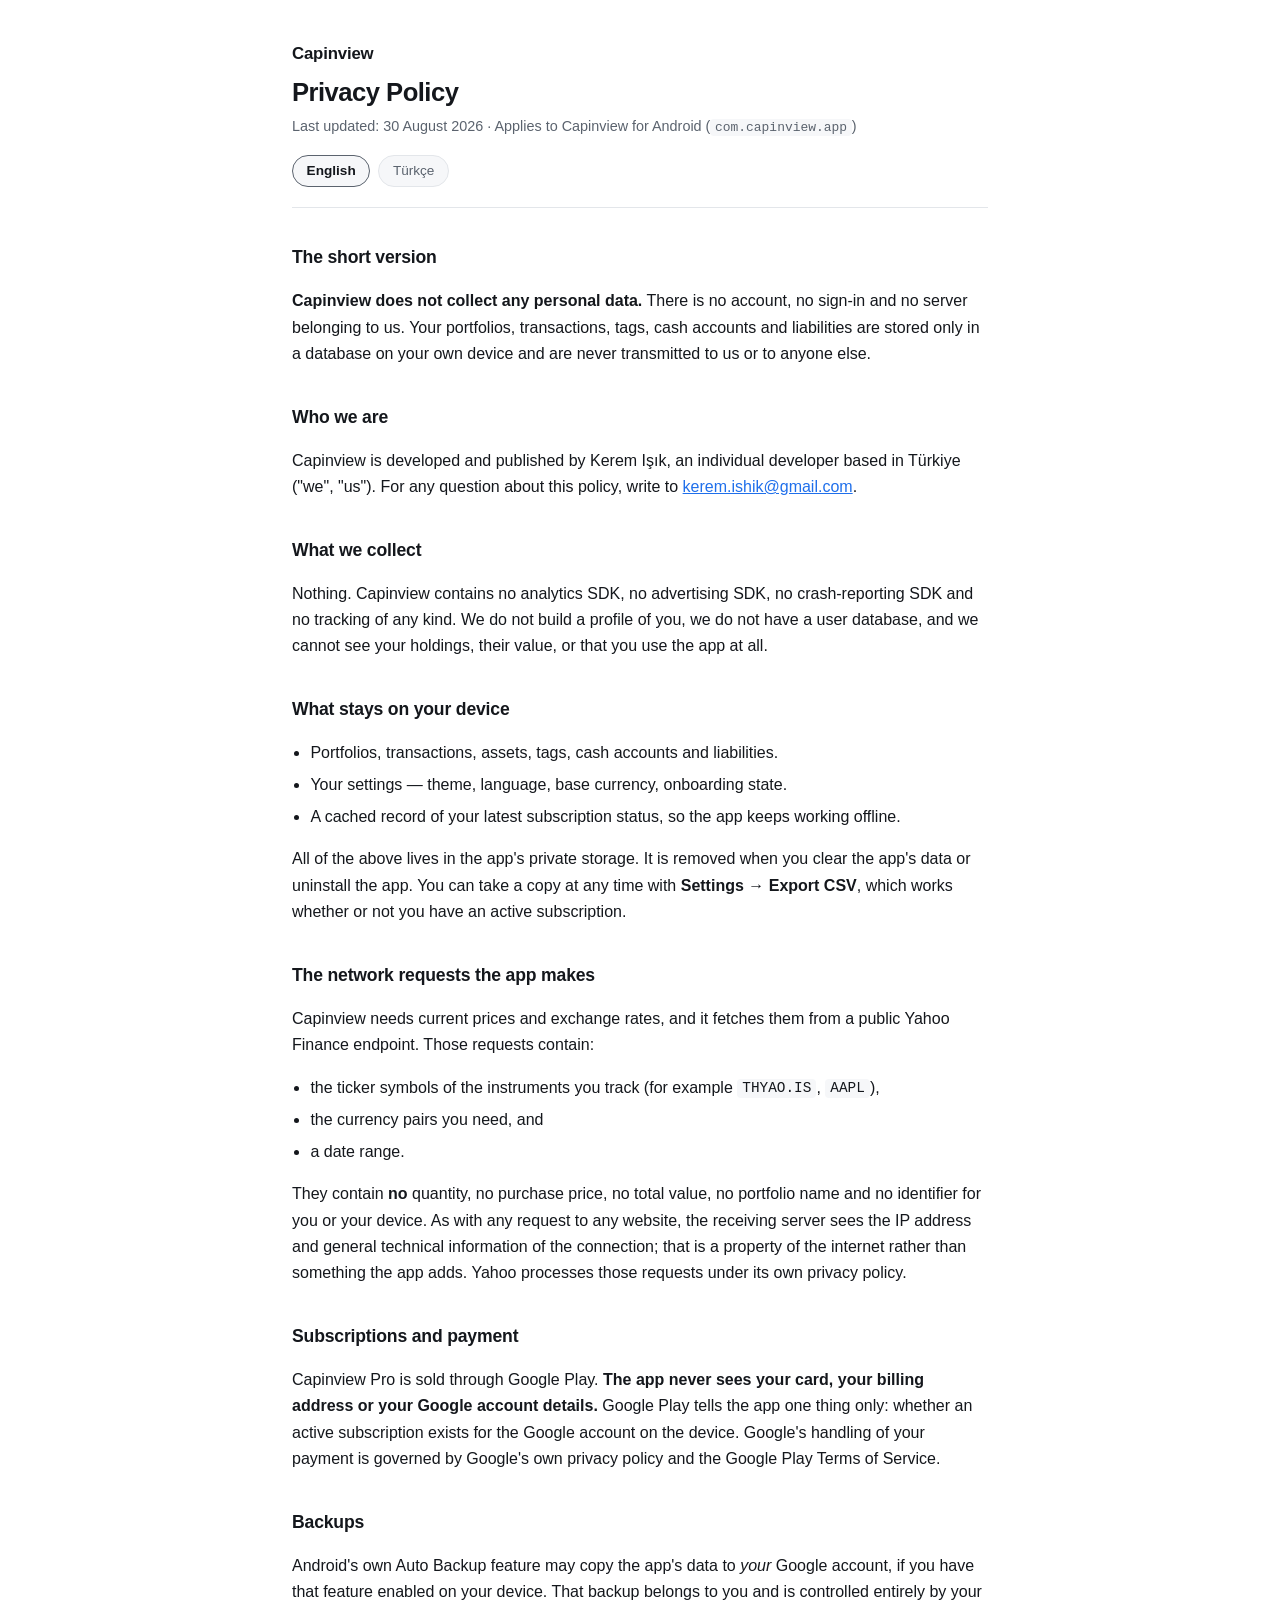
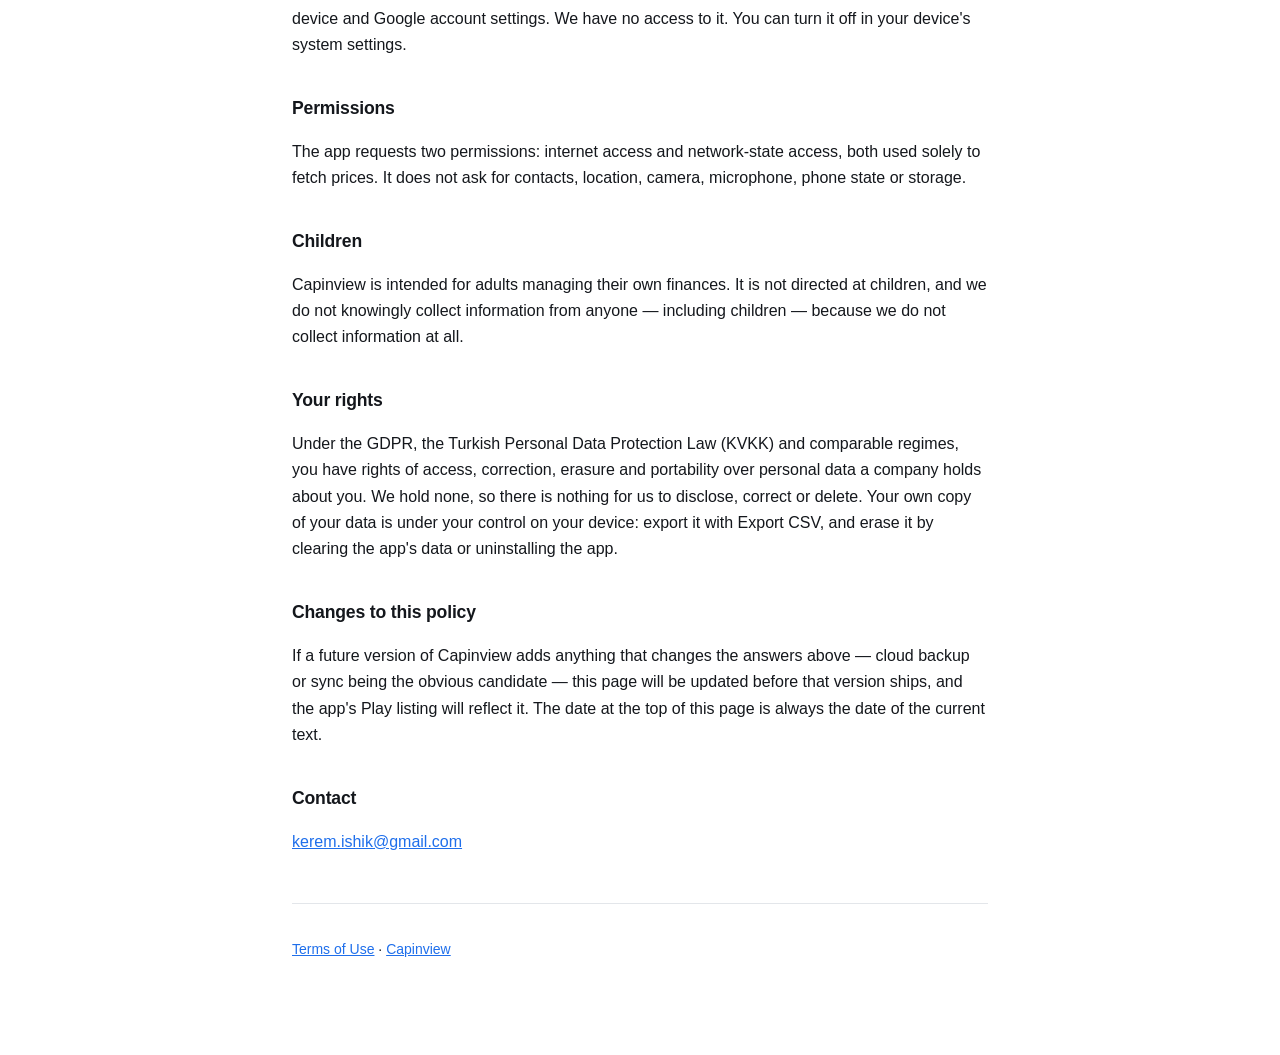
==== privacy/index.html @ dc518fc9 "first commit" ====
<!doctype html>
<html lang="en">
<head>
<meta charset="utf-8">
<meta name="viewport" content="width=device-width, initial-scale=1">
<title>Capinview — Privacy Policy / Gizlilik Politikası</title>
<link rel="stylesheet" href="../_shared.css">
</head>
<body data-active="en">
<main>
<header>
  <div class="brand">Capinview</div>
  <h1 data-lang="en">Privacy Policy</h1>
  <h1 data-lang="tr">Gizlilik Politikası</h1>
  <p class="meta" data-lang="en">Last updated: 30 August 2026 · Applies to Capinview for Android (<code>com.capinview.app</code>)</p>
  <p class="meta" data-lang="tr">Son güncelleme: 30 Ağustos 2026 · Android için Capinview (<code>com.capinview.app</code>) için geçerlidir</p>
  <div class="switch">
    <button type="button" data-set="en" aria-pressed="true">English</button>
    <button type="button" data-set="tr" aria-pressed="false">Türkçe</button>
  </div>
</header>

<!-- ============================ ENGLISH ============================ -->
<div data-lang="en">

<h2>The short version</h2>
<p><strong>Capinview does not collect any personal data.</strong> There is no account, no sign-in and
no server belonging to us. Your portfolios, transactions, tags, cash accounts and liabilities are
stored only in a database on your own device and are never transmitted to us or to anyone else.</p>

<h2>Who we are</h2>
<p>Capinview is developed and published by Kerem Işık, an individual developer based in Türkiye
("we", "us"). For any question about this policy, write to
<a href="mailto:kerem.ishik@gmail.com">kerem.ishik@gmail.com</a>.</p>

<h2>What we collect</h2>
<p>Nothing. Capinview contains no analytics SDK, no advertising SDK, no crash-reporting SDK and no
tracking of any kind. We do not build a profile of you, we do not have a user database, and we
cannot see your holdings, their value, or that you use the app at all.</p>

<h2>What stays on your device</h2>
<ul>
  <li>Portfolios, transactions, assets, tags, cash accounts and liabilities.</li>
  <li>Your settings — theme, language, base currency, onboarding state.</li>
  <li>A cached record of your latest subscription status, so the app keeps working offline.</li>
</ul>
<p>All of the above lives in the app's private storage. It is removed when you clear the app's data
or uninstall the app. You can take a copy at any time with <strong>Settings → Export CSV</strong>,
which works whether or not you have an active subscription.</p>

<h2>The network requests the app makes</h2>
<p>Capinview needs current prices and exchange rates, and it fetches them from a public Yahoo Finance
endpoint. Those requests contain:</p>
<ul>
  <li>the ticker symbols of the instruments you track (for example <code>THYAO.IS</code>, <code>AAPL</code>),</li>
  <li>the currency pairs you need, and</li>
  <li>a date range.</li>
</ul>
<p>They contain <strong>no</strong> quantity, no purchase price, no total value, no portfolio name and no
identifier for you or your device. As with any request to any website, the receiving server sees the
IP address and general technical information of the connection; that is a property of the internet
rather than something the app adds. Yahoo processes those requests under its own privacy policy.</p>

<h2>Subscriptions and payment</h2>
<p>Capinview Pro is sold through Google Play. <strong>The app never sees your card, your billing
address or your Google account details.</strong> Google Play tells the app one thing only: whether an
active subscription exists for the Google account on the device. Google's handling of your payment is
governed by Google's own privacy policy and the Google Play Terms of Service.</p>

<h2>Backups</h2>
<p>Android's own Auto Backup feature may copy the app's data to <em>your</em> Google account, if you
have that feature enabled on your device. That backup belongs to you and is controlled entirely by
your device and Google account settings. We have no access to it. You can turn it off in your
device's system settings.</p>

<h2>Permissions</h2>
<p>The app requests two permissions: internet access and network-state access, both used solely to
fetch prices. It does not ask for contacts, location, camera, microphone, phone state or storage.</p>

<h2>Children</h2>
<p>Capinview is intended for adults managing their own finances. It is not directed at children, and
we do not knowingly collect information from anyone — including children — because we do not collect
information at all.</p>

<h2>Your rights</h2>
<p>Under the GDPR, the Turkish Personal Data Protection Law (KVKK) and comparable regimes, you have
rights of access, correction, erasure and portability over personal data a company holds about you.
We hold none, so there is nothing for us to disclose, correct or delete. Your own copy of your data
is under your control on your device: export it with Export CSV, and erase it by clearing the app's
data or uninstalling the app.</p>

<h2>Changes to this policy</h2>
<p>If a future version of Capinview adds anything that changes the answers above — cloud backup or
sync being the obvious candidate — this page will be updated before that version ships, and the app's
Play listing will reflect it. The date at the top of this page is always the date of the current
text.</p>

<h2>Contact</h2>
<p><a href="mailto:kerem.ishik@gmail.com">kerem.ishik@gmail.com</a></p>

</div>

<!-- ============================ TÜRKÇE ============================ -->
<div data-lang="tr">

<h2>Kısa özet</h2>
<p><strong>Capinview hiçbir kişisel veri toplamaz.</strong> Hesap yok, oturum açma yok ve bize ait bir
sunucu yok. Portföyleriniz, işlemleriniz, etiketleriniz, nakit hesaplarınız ve yükümlülükleriniz
yalnızca kendi cihazınızdaki bir veritabanında saklanır; bize veya başka birine hiçbir zaman
iletilmez.</p>

<h2>Biz kimiz</h2>
<p>Capinview, Türkiye'de yaşayan bağımsız bir geliştirici olan Kerem Işık tarafından geliştirilip
yayımlanmaktadır. Bu politikayla ilgili her türlü soru için:
<a href="mailto:kerem.ishik@gmail.com">kerem.ishik@gmail.com</a>.</p>

<h2>Ne topluyoruz</h2>
<p>Hiçbir şey. Capinview'da analitik SDK'sı, reklam SDK'sı, çökme raporlama SDK'sı ve herhangi bir
izleme mekanizması bulunmaz. Sizin hakkınızda bir profil oluşturmuyoruz, bir kullanıcı veritabanımız
yok; varlıklarınızı, değerlerini ya da uygulamayı kullandığınızı dahi göremeyiz.</p>

<h2>Cihazınızda kalanlar</h2>
<ul>
  <li>Portföyler, işlemler, varlıklar, etiketler, nakit hesapları ve yükümlülükler.</li>
  <li>Ayarlarınız — tema, dil, ana para birimi, ilk kurulum durumu.</li>
  <li>Uygulamanın çevrimdışıyken de çalışabilmesi için abonelik durumunuzun son bilinen kaydı.</li>
</ul>
<p>Bunların tümü uygulamanın özel depolama alanında durur. Uygulama verilerini temizlediğinizde veya
uygulamayı kaldırdığınızda silinir. Dilediğiniz an <strong>Ayarlar → CSV dışa aktar</strong> ile bir
kopyasını alabilirsiniz; bu özellik aktif aboneliğiniz olsun olmasın çalışır.</p>

<h2>Uygulamanın yaptığı ağ istekleri</h2>
<p>Capinview'ın güncel fiyatlara ve döviz kurlarına ihtiyacı vardır; bunları herkese açık bir Yahoo
Finance uç noktasından alır. Bu isteklerin içinde şunlar bulunur:</p>
<ul>
  <li>takip ettiğiniz enstrümanların sembolleri (örneğin <code>THYAO.IS</code>, <code>AAPL</code>),</li>
  <li>ihtiyaç duyulan para birimi çiftleri ve</li>
  <li>bir tarih aralığı.</li>
</ul>
<p>İçlerinde <strong>hiçbir</strong> adet, alış fiyatı, toplam değer, portföy adı ya da sizi veya
cihazınızı tanımlayan bir bilgi yer almaz. Herhangi bir web sitesine yapılan her istekte olduğu gibi,
karşı sunucu bağlantının IP adresini ve genel teknik bilgilerini görür; bu, uygulamanın eklediği bir
şey değil, internetin kendi işleyişidir. Yahoo bu istekleri kendi gizlilik politikası kapsamında
işler.</p>

<h2>Abonelik ve ödeme</h2>
<p>Capinview Pro, Google Play üzerinden satılır. <strong>Uygulama kartınızı, fatura adresinizi veya
Google hesap bilgilerinizi hiçbir zaman görmez.</strong> Google Play uygulamaya yalnızca tek bir şey
bildirir: cihazdaki Google hesabı için aktif bir abonelik olup olmadığı. Ödemenizin işlenmesi
Google'ın kendi gizlilik politikası ve Google Play Hizmet Şartları kapsamındadır.</p>

<h2>Yedekleme</h2>
<p>Cihazınızda etkinse, Android'in kendi Otomatik Yedekleme özelliği uygulama verilerini
<em>sizin</em> Google hesabınıza kopyalayabilir. Bu yedek size aittir ve tamamen cihazınızın ve Google
hesabınızın ayarlarıyla yönetilir. Bizim erişimimiz yoktur. Cihaz sistem ayarlarından
kapatabilirsiniz.</p>

<h2>İzinler</h2>
<p>Uygulama iki izin ister: internet erişimi ve ağ durumu erişimi. Her ikisi de yalnızca fiyat çekmek
için kullanılır. Rehber, konum, kamera, mikrofon, telefon durumu veya depolama izni istenmez.</p>

<h2>Çocuklar</h2>
<p>Capinview, kendi finansını yöneten yetişkinler içindir. Çocuklara yönelik değildir; zaten hiç veri
toplamadığımız için çocuklar dâhil hiç kimseden bilerek bilgi toplamıyoruz.</p>

<h2>Haklarınız</h2>
<p>KVKK, GDPR ve benzeri düzenlemeler kapsamında, bir şirketin sizin hakkınızda tuttuğu kişisel
veriler üzerinde erişim, düzeltme, silme ve taşınabilirlik haklarınız vardır. Bizde hiç veri
bulunmadığından açıklayacak, düzeltecek veya silecek bir şey de yoktur. Verilerinizin kendi kopyası
cihazınızda sizin kontrolünüzdedir: CSV dışa aktar ile alabilir, uygulama verilerini temizleyerek
veya uygulamayı kaldırarak silebilirsiniz.</p>

<h2>Bu politikadaki değişiklikler</h2>
<p>Capinview'ın ileriki bir sürümü yukarıdaki cevapları değiştiren bir şey eklerse — bulut yedekleme
veya senkronizasyon en olası aday — bu sayfa o sürüm yayımlanmadan önce güncellenecek ve uygulamanın
Play sayfası buna göre düzenlenecektir. Sayfanın başındaki tarih her zaman geçerli metnin tarihidir.</p>

<h2>İletişim</h2>
<p><a href="mailto:kerem.ishik@gmail.com">kerem.ishik@gmail.com</a></p>

</div>

<footer>
  <p data-lang="en"><a href="../terms/">Terms of Use</a> · <a href="../">Capinview</a></p>
  <p data-lang="tr"><a href="../terms/">Kullanım Koşulları</a> · <a href="../">Capinview</a></p>
</footer>
</main>

<script>
  var body = document.body;
  var buttons = document.querySelectorAll('.switch button');
  function setLang(lang) {
    body.setAttribute('data-active', lang);
    document.documentElement.lang = lang;
    buttons.forEach(function (b) {
      b.setAttribute('aria-pressed', String(b.dataset.set === lang));
    });
    try { localStorage.setItem('capinview-legal-lang', lang); } catch (e) {}
  }
  buttons.forEach(function (b) {
    b.addEventListener('click', function () { setLang(b.dataset.set); });
  });
  var stored = null;
  try { stored = localStorage.getItem('capinview-legal-lang'); } catch (e) {}
  setLang(stored || ((navigator.language || 'en').toLowerCase().indexOf('tr') === 0 ? 'tr' : 'en'));
</script>
</body>
</html>
---- _shared.css ----
:root {
  --bg: #ffffff;
  --surface: #f6f7f9;
  --text: #14171c;
  --muted: #5b636e;
  --rule: #e3e6ea;
  --accent: #1f6feb;
}
@media (prefers-color-scheme: dark) {
  :root {
    --bg: #0f1216;
    --surface: #161a20;
    --text: #e7eaee;
    --muted: #9aa3ae;
    --rule: #262c34;
    --accent: #6ea8fe;
  }
}
* { box-sizing: border-box; }
html { -webkit-text-size-adjust: 100%; }
body {
  margin: 0;
  background: var(--bg);
  color: var(--text);
  font: 16px/1.65 -apple-system, BlinkMacSystemFont, "Segoe UI", Roboto, Helvetica, Arial, sans-serif;
}
main { max-width: 46rem; margin: 0 auto; padding: 2.5rem 1.25rem 5rem; }
header { border-bottom: 1px solid var(--rule); padding-bottom: 1.25rem; margin-bottom: 2rem; }
.brand { font-weight: 700; letter-spacing: -0.01em; font-size: 1.05rem; }
h1 { font-size: 1.6rem; line-height: 1.25; letter-spacing: -0.02em; margin: 0.6rem 0 0.35rem; }
h2 { font-size: 1.1rem; margin: 2.2rem 0 0.6rem; letter-spacing: -0.01em; }
p, li { color: var(--text); }
.meta { color: var(--muted); font-size: 0.9rem; margin: 0; }
ul { padding-left: 1.15rem; }
li { margin: 0.35rem 0; }
a { color: var(--accent); }
code { background: var(--surface); padding: 0.1em 0.35em; border-radius: 4px; font-size: 0.9em; }
.switch { display: flex; gap: 0.5rem; margin-top: 1rem; }
.switch button {
  font: inherit; font-size: 0.85rem; cursor: pointer;
  background: var(--surface); color: var(--muted);
  border: 1px solid var(--rule); border-radius: 999px; padding: 0.25rem 0.85rem;
}
.switch button[aria-pressed="true"] { color: var(--text); border-color: var(--muted); font-weight: 600; }
[data-lang] { display: none; }
body[data-active="en"] [data-lang="en"], body[data-active="tr"] [data-lang="tr"] { display: block; }
li[data-lang] { display: list-item; }
body[data-active="en"] li[data-lang="tr"], body[data-active="tr"] li[data-lang="en"] { display: none; }
footer { border-top: 1px solid var(--rule); margin-top: 3rem; padding-top: 1.25rem; color: var(--muted); font-size: 0.875rem; }
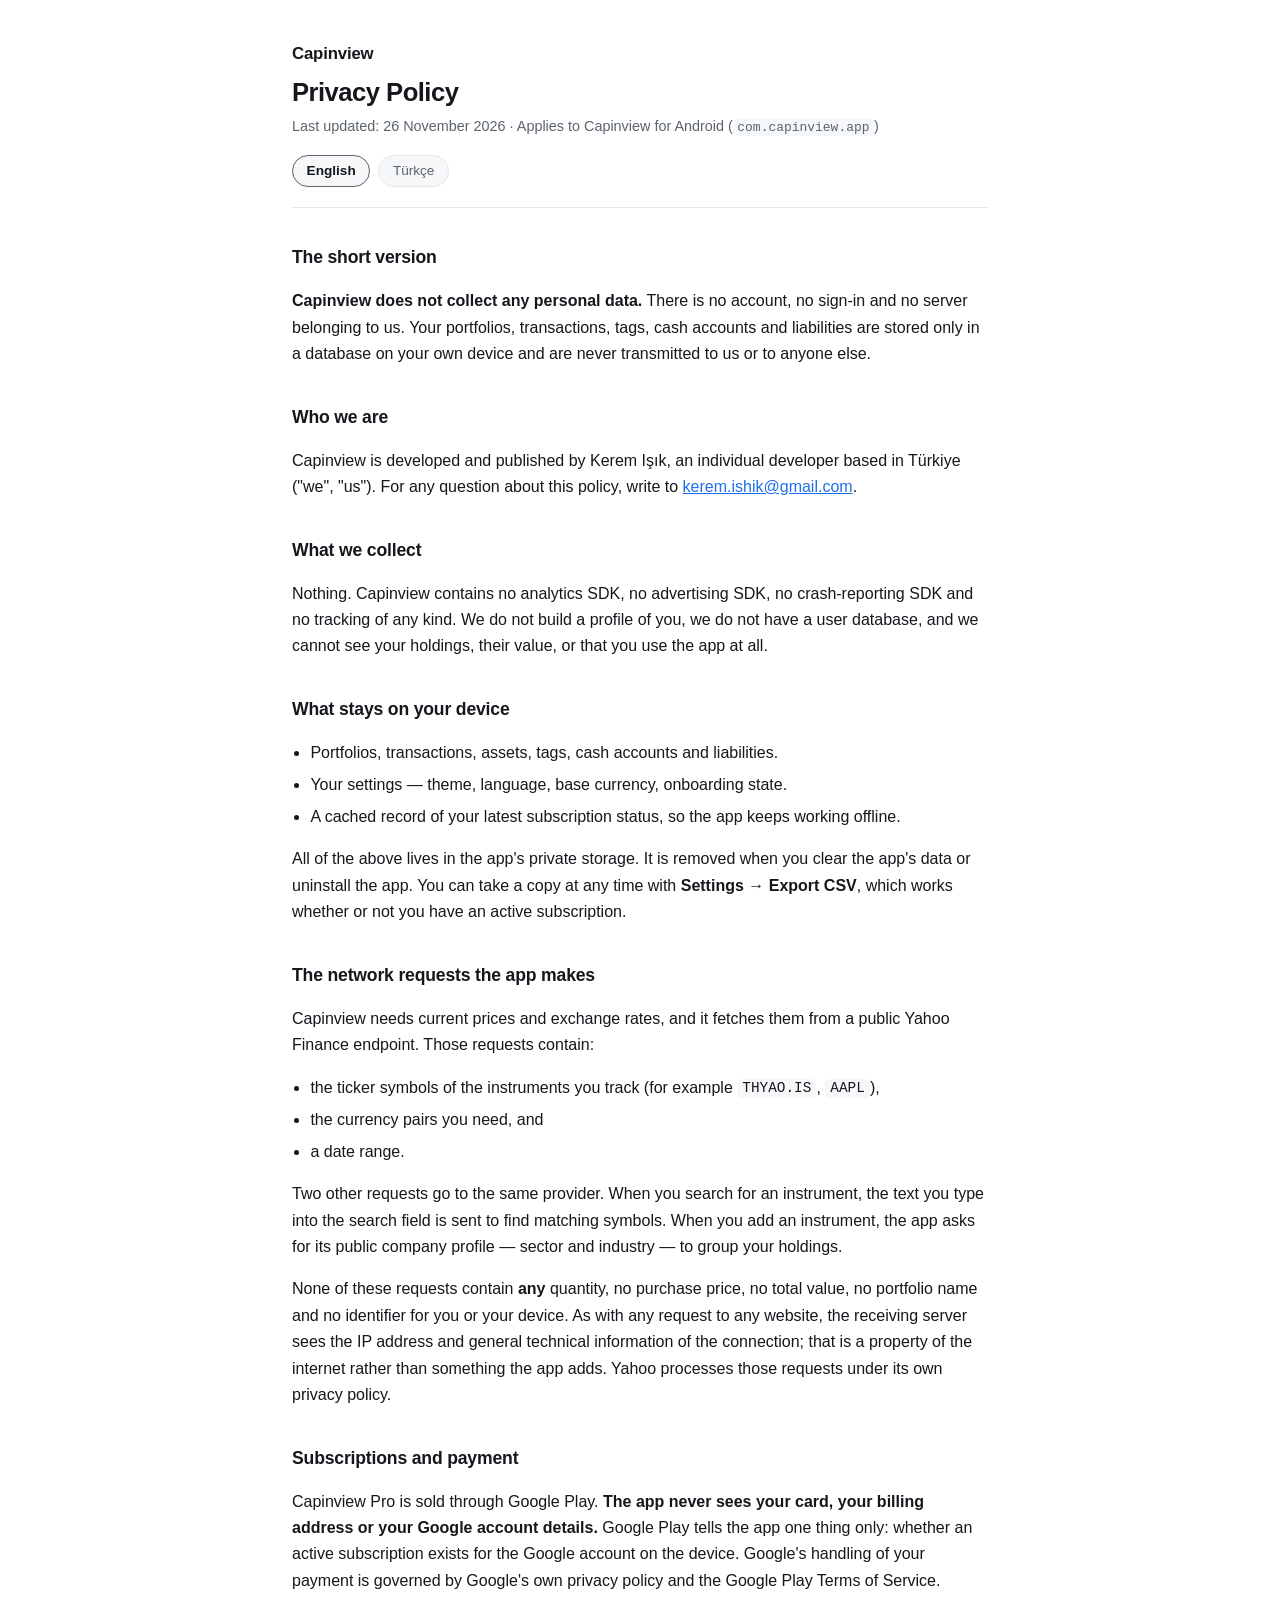
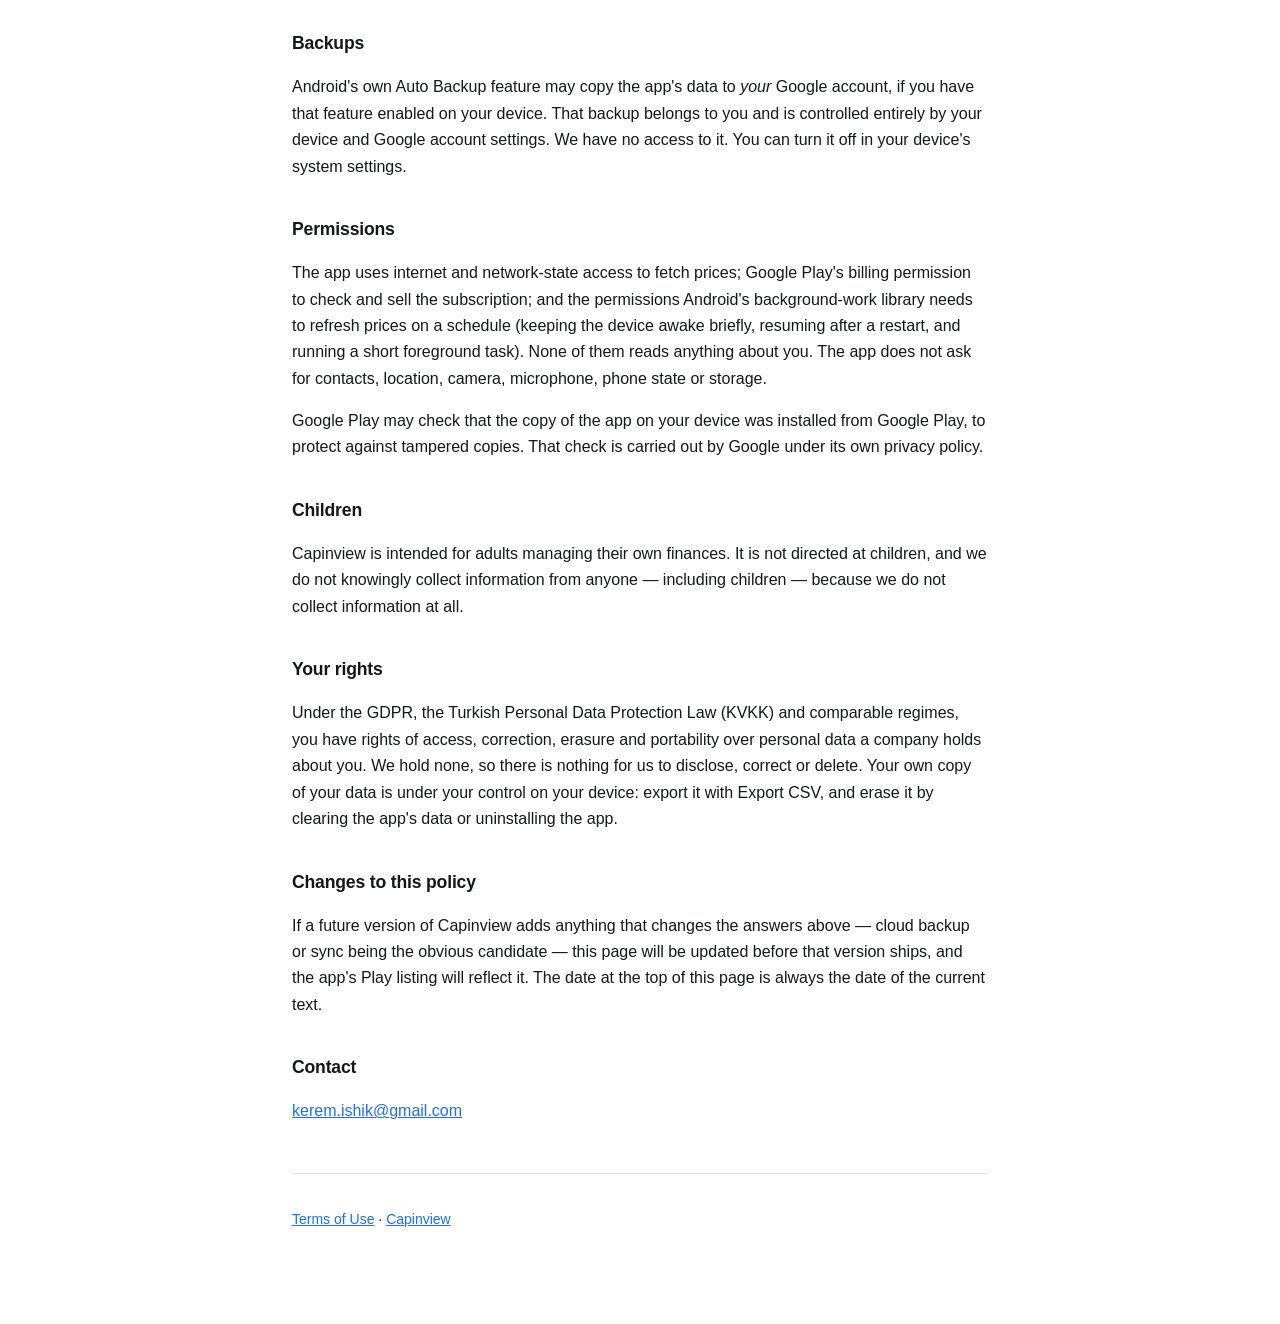
==== commit 56f973fe: "Match the policy and terms to the app as it ships today The terms said a subscription was needed to " ====
--- a/privacy/index.html
+++ b/privacy/index.html
@@ -12,8 +12,8 @@
   <div class="brand">Capinview</div>
   <h1 data-lang="en">Privacy Policy</h1>
   <h1 data-lang="tr">Gizlilik Politikası</h1>
-  <p class="meta" data-lang="en">Last updated: 30 August 2026 · Applies to Capinview for Android (<code>com.capinview.app</code>)</p>
-  <p class="meta" data-lang="tr">Son güncelleme: 30 Ağustos 2026 · Android için Capinview (<code>com.capinview.app</code>) için geçerlidir</p>
+  <p class="meta" data-lang="en">Last updated: 26 November 2026 · Applies to Capinview for Android (<code>com.capinview.app</code>)</p>
+  <p class="meta" data-lang="tr">Son güncelleme: 26 Kasım 2026 · Android için Capinview (<code>com.capinview.app</code>) için geçerlidir</p>
   <div class="switch">
     <button type="button" data-set="en" aria-pressed="true">English</button>
     <button type="button" data-set="tr" aria-pressed="false">Türkçe</button>
@@ -56,7 +56,10 @@
   <li>the currency pairs you need, and</li>
   <li>a date range.</li>
 </ul>
-<p>They contain <strong>no</strong> quantity, no purchase price, no total value, no portfolio name and no
+<p>Two other requests go to the same provider. When you search for an instrument, the text you type
+into the search field is sent to find matching symbols. When you add an instrument, the app asks for
+its public company profile — sector and industry — to group your holdings.</p>
+<p>None of these requests contain <strong>any</strong> quantity, no purchase price, no total value, no portfolio name and no
 identifier for you or your device. As with any request to any website, the receiving server sees the
 IP address and general technical information of the connection; that is a property of the internet
 rather than something the app adds. Yahoo processes those requests under its own privacy policy.</p>
@@ -74,8 +77,13 @@
 device's system settings.</p>
 
 <h2>Permissions</h2>
-<p>The app requests two permissions: internet access and network-state access, both used solely to
-fetch prices. It does not ask for contacts, location, camera, microphone, phone state or storage.</p>
+<p>The app uses internet and network-state access to fetch prices; Google Play's billing permission
+to check and sell the subscription; and the permissions Android's background-work library needs to
+refresh prices on a schedule (keeping the device awake briefly, resuming after a restart, and running
+a short foreground task). None of them reads anything about you. The app does not ask for contacts,
+location, camera, microphone, phone state or storage.</p>
+<p>Google Play may check that the copy of the app on your device was installed from Google Play, to
+protect against tampered copies. That check is carried out by Google under its own privacy policy.</p>
 
 <h2>Children</h2>
 <p>Capinview is intended for adults managing their own finances. It is not directed at children, and
@@ -137,7 +145,10 @@
   <li>ihtiyaç duyulan para birimi çiftleri ve</li>
   <li>bir tarih aralığı.</li>
 </ul>
-<p>İçlerinde <strong>hiçbir</strong> adet, alış fiyatı, toplam değer, portföy adı ya da sizi veya
+<p>Aynı sağlayıcıya iki istek daha gider. Bir enstrüman aradığınızda, arama kutusuna yazdığınız metin
+eşleşen sembolleri bulmak için gönderilir. Bir enstrüman eklediğinizde uygulama, varlıklarınızı
+gruplayabilmek için o şirketin herkese açık profilini — sektör ve endüstri — ister.</p>
+<p>Bu isteklerin hiçbirinde <strong>hiçbir</strong> adet, alış fiyatı, toplam değer, portföy adı ya da sizi veya
 cihazınızı tanımlayan bir bilgi yer almaz. Herhangi bir web sitesine yapılan her istekte olduğu gibi,
 karşı sunucu bağlantının IP adresini ve genel teknik bilgilerini görür; bu, uygulamanın eklediği bir
 şey değil, internetin kendi işleyişidir. Yahoo bu istekleri kendi gizlilik politikası kapsamında
@@ -156,8 +167,14 @@
 kapatabilirsiniz.</p>
 
 <h2>İzinler</h2>
-<p>Uygulama iki izin ister: internet erişimi ve ağ durumu erişimi. Her ikisi de yalnızca fiyat çekmek
-için kullanılır. Rehber, konum, kamera, mikrofon, telefon durumu veya depolama izni istenmez.</p>
+<p>Uygulama fiyat çekmek için internet ve ağ durumu erişimini; aboneliği kontrol etmek ve satmak için
+Google Play'in faturalandırma iznini; fiyatları planlı olarak yenileyebilmek için de Android'in arka
+plan işleri kütüphanesinin gerektirdiği izinleri (cihazı kısa süre uyanık tutmak, yeniden başlatmadan
+sonra devam etmek ve kısa bir ön plan görevi çalıştırmak) kullanır. Bunların hiçbiri sizinle ilgili bir
+şey okumaz. Rehber, konum, kamera, mikrofon, telefon durumu veya depolama izni istenmez.</p>
+<p>Google Play, değiştirilmiş kopyalara karşı korumak için cihazınızdaki uygulamanın Google Play'den
+yüklenip yüklenmediğini kontrol edebilir. Bu kontrolü Google, kendi gizlilik politikası kapsamında
+yapar.</p>
 
 <h2>Çocuklar</h2>
 <p>Capinview, kendi finansını yöneten yetişkinler içindir. Çocuklara yönelik değildir; zaten hiç veri
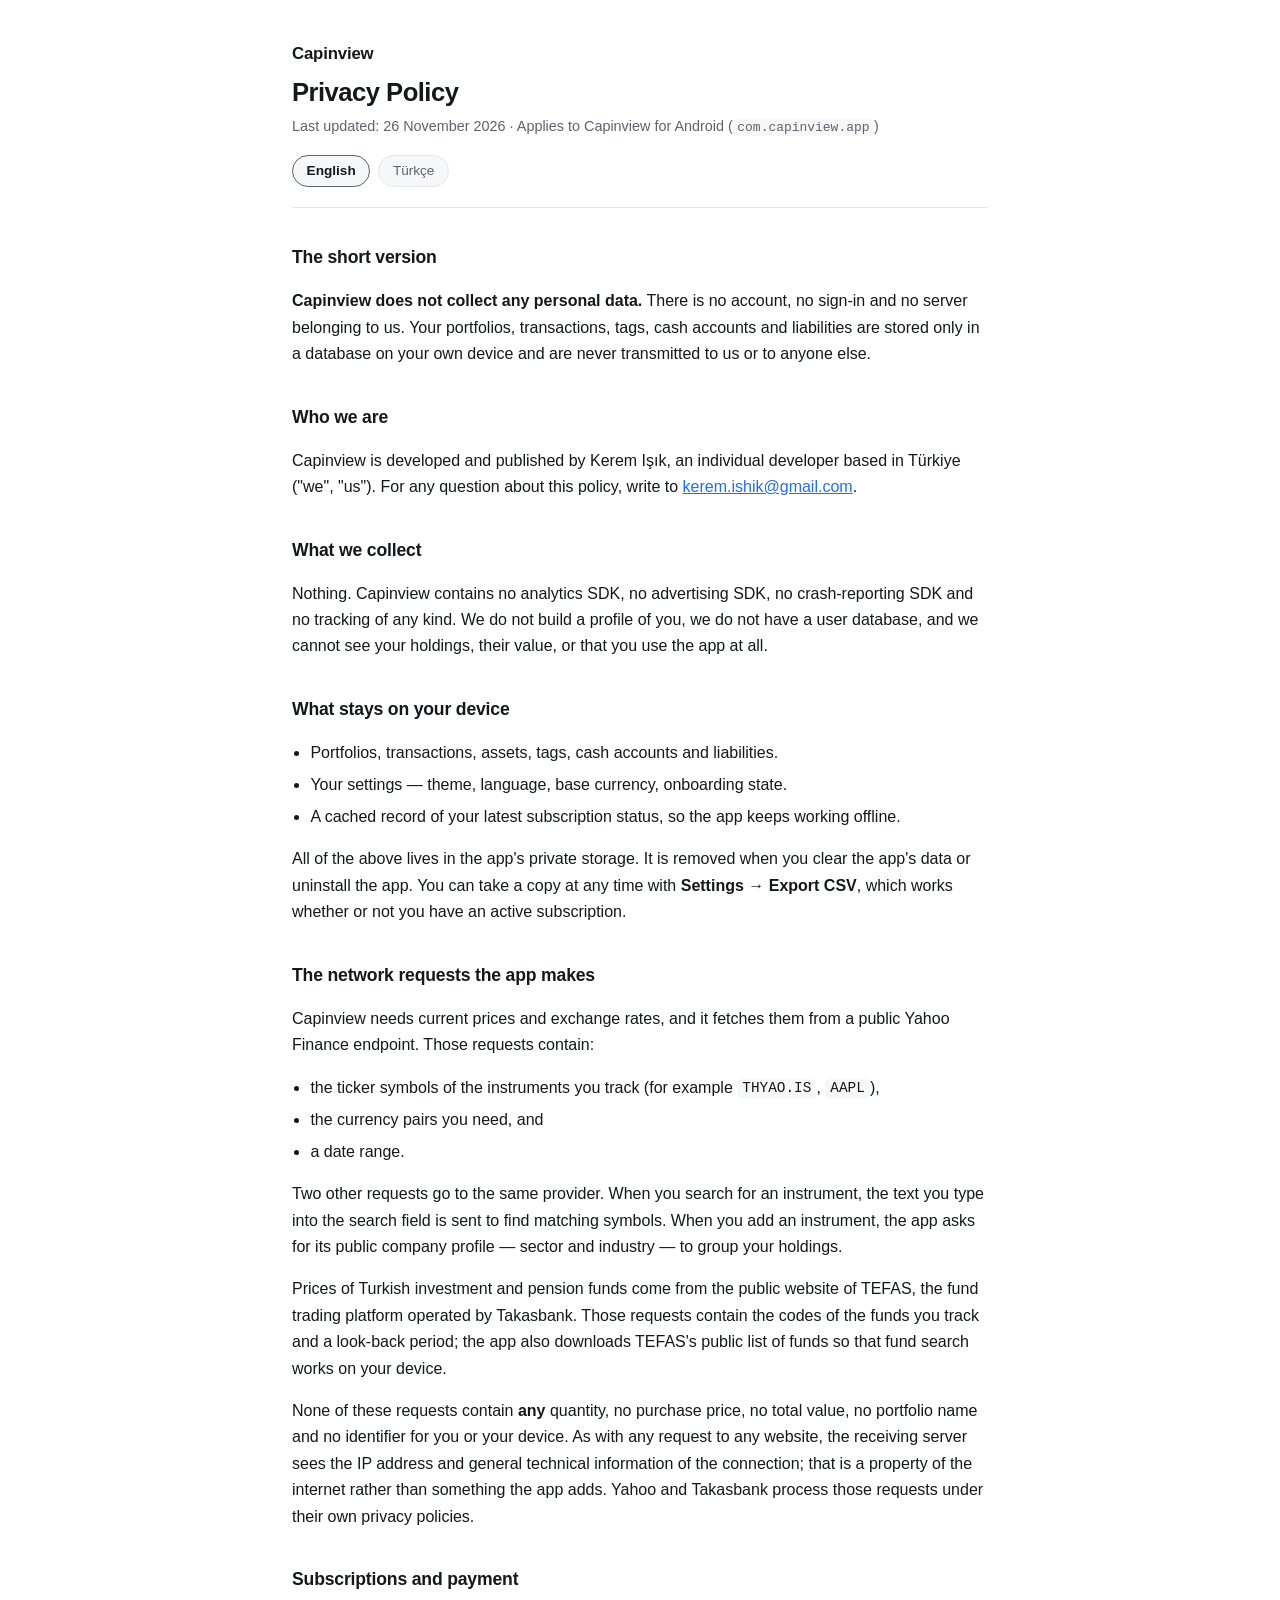
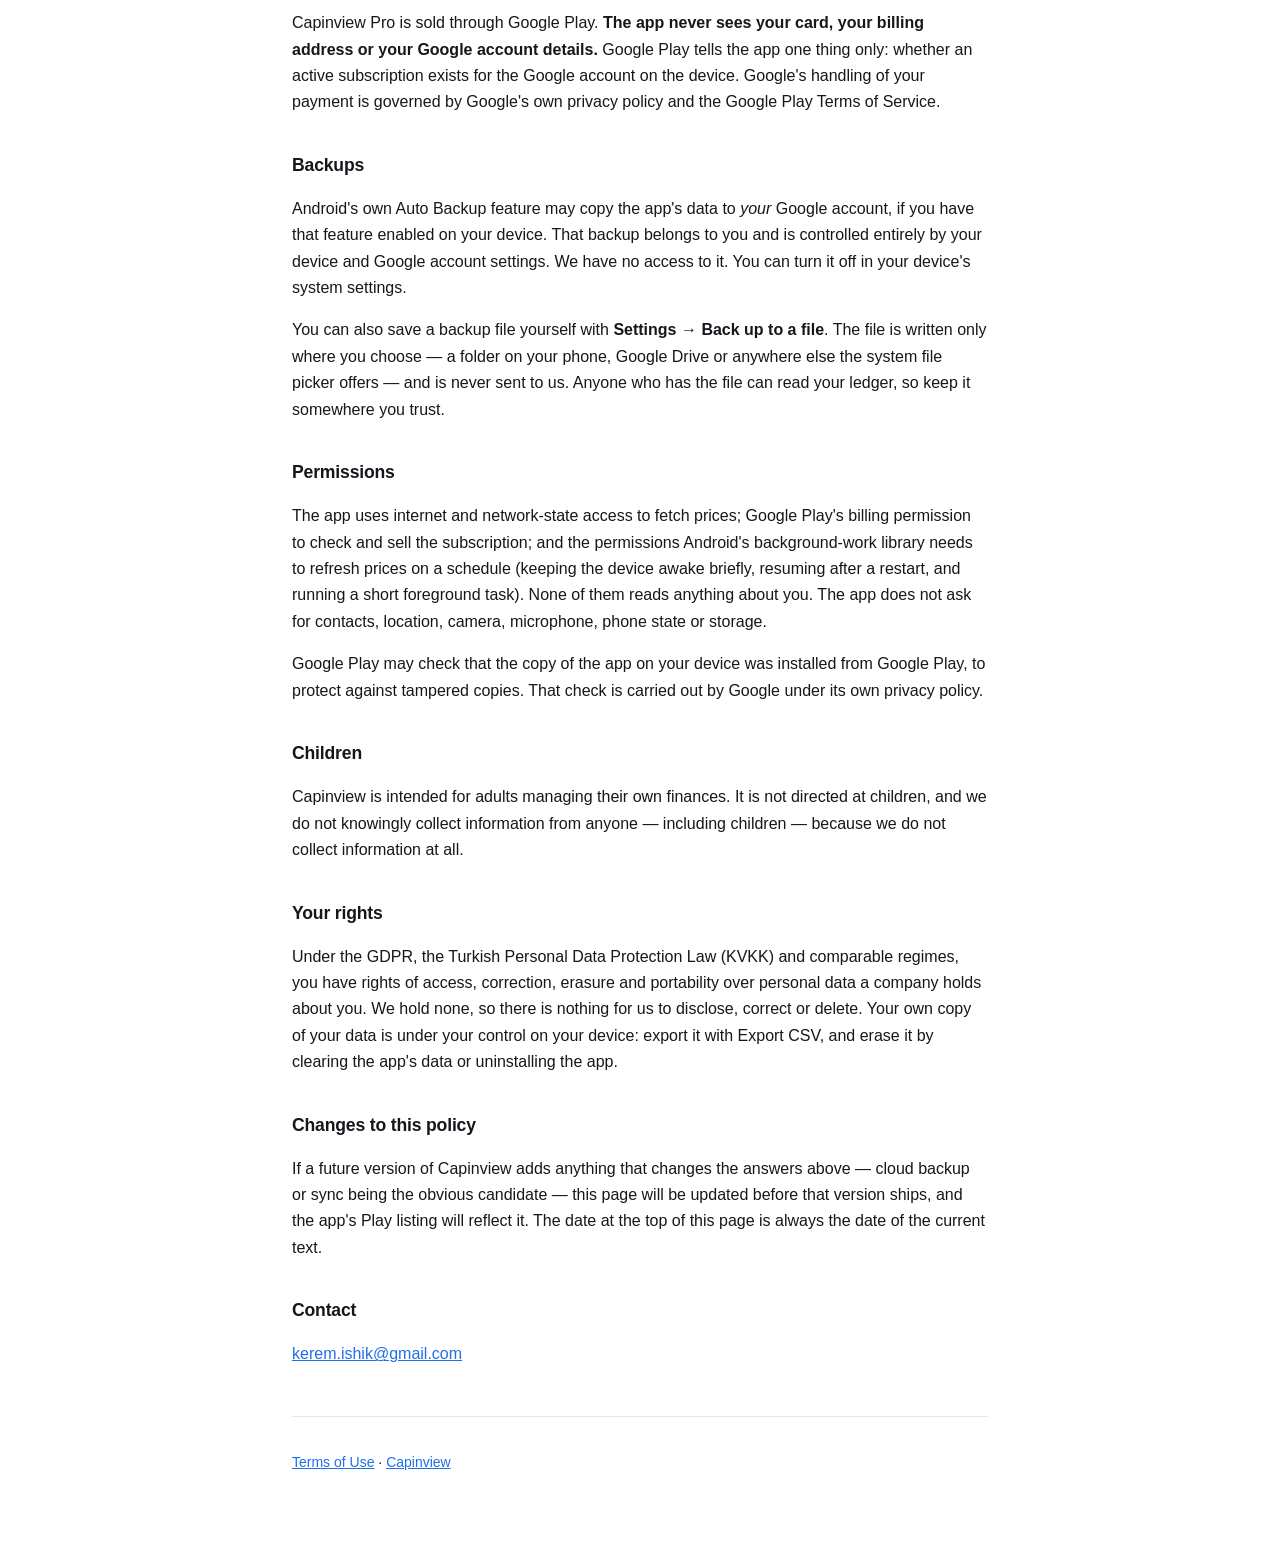
==== commit 3a784bef: "Name TEFAS as the source of Turkish fund prices; describe the backup file Co-Authored-By: Claude Opu" ====
--- a/privacy/index.html
+++ b/privacy/index.html
@@ -59,10 +59,15 @@
 <p>Two other requests go to the same provider. When you search for an instrument, the text you type
 into the search field is sent to find matching symbols. When you add an instrument, the app asks for
 its public company profile — sector and industry — to group your holdings.</p>
+<p>Prices of Turkish investment and pension funds come from the public website of TEFAS, the fund
+trading platform operated by Takasbank. Those requests contain the codes of the funds you track and
+a look-back period; the app also downloads TEFAS's public list of funds so that fund search works on
+your device.</p>
 <p>None of these requests contain <strong>any</strong> quantity, no purchase price, no total value, no portfolio name and no
 identifier for you or your device. As with any request to any website, the receiving server sees the
 IP address and general technical information of the connection; that is a property of the internet
-rather than something the app adds. Yahoo processes those requests under its own privacy policy.</p>
+rather than something the app adds. Yahoo and Takasbank process those requests under their own
+privacy policies.</p>
 
 <h2>Subscriptions and payment</h2>
 <p>Capinview Pro is sold through Google Play. <strong>The app never sees your card, your billing
@@ -75,6 +80,10 @@
 have that feature enabled on your device. That backup belongs to you and is controlled entirely by
 your device and Google account settings. We have no access to it. You can turn it off in your
 device's system settings.</p>
+<p>You can also save a backup file yourself with <strong>Settings → Back up to a file</strong>. The file
+is written only where you choose — a folder on your phone, Google Drive or anywhere else the system
+file picker offers — and is never sent to us. Anyone who has the file can read your ledger, so keep it
+somewhere you trust.</p>
 
 <h2>Permissions</h2>
 <p>The app uses internet and network-state access to fetch prices; Google Play's billing permission
@@ -148,11 +157,15 @@
 <p>Aynı sağlayıcıya iki istek daha gider. Bir enstrüman aradığınızda, arama kutusuna yazdığınız metin
 eşleşen sembolleri bulmak için gönderilir. Bir enstrüman eklediğinizde uygulama, varlıklarınızı
 gruplayabilmek için o şirketin herkese açık profilini — sektör ve endüstri — ister.</p>
+<p>Türkiye'deki yatırım ve emeklilik fonlarının fiyatları, Takasbank'ın işlettiği fon alım satım
+platformu TEFAS'ın herkese açık sitesinden alınır. Bu isteklerde takip ettiğiniz fonların kodları ve bir
+geriye dönük süre bulunur; fon aramasının cihazınızda çalışabilmesi için uygulama TEFAS'ın herkese açık
+fon listesini de indirir.</p>
 <p>Bu isteklerin hiçbirinde <strong>hiçbir</strong> adet, alış fiyatı, toplam değer, portföy adı ya da sizi veya
 cihazınızı tanımlayan bir bilgi yer almaz. Herhangi bir web sitesine yapılan her istekte olduğu gibi,
 karşı sunucu bağlantının IP adresini ve genel teknik bilgilerini görür; bu, uygulamanın eklediği bir
-şey değil, internetin kendi işleyişidir. Yahoo bu istekleri kendi gizlilik politikası kapsamında
-işler.</p>
+şey değil, internetin kendi işleyişidir. Yahoo ve Takasbank bu istekleri kendi gizlilik politikaları
+kapsamında işler.</p>
 
 <h2>Abonelik ve ödeme</h2>
 <p>Capinview Pro, Google Play üzerinden satılır. <strong>Uygulama kartınızı, fatura adresinizi veya
@@ -165,6 +178,10 @@
 <em>sizin</em> Google hesabınıza kopyalayabilir. Bu yedek size aittir ve tamamen cihazınızın ve Google
 hesabınızın ayarlarıyla yönetilir. Bizim erişimimiz yoktur. Cihaz sistem ayarlarından
 kapatabilirsiniz.</p>
+<p>Ayrıca <strong>Ayarlar → Dosyaya yedekle</strong> ile kendiniz bir yedek dosyası kaydedebilirsiniz.
+Dosya yalnızca sizin seçtiğiniz yere — telefonunuzdaki bir klasöre, Google Drive'a ya da sistem dosya
+seçicisinin sunduğu başka bir yere — yazılır ve bize hiçbir zaman gönderilmez. Dosyaya sahip olan
+herkes defterinizi okuyabilir; bu yüzden güvendiğiniz bir yerde saklayın.</p>
 
 <h2>İzinler</h2>
 <p>Uygulama fiyat çekmek için internet ve ağ durumu erişimini; aboneliği kontrol etmek ve satmak için
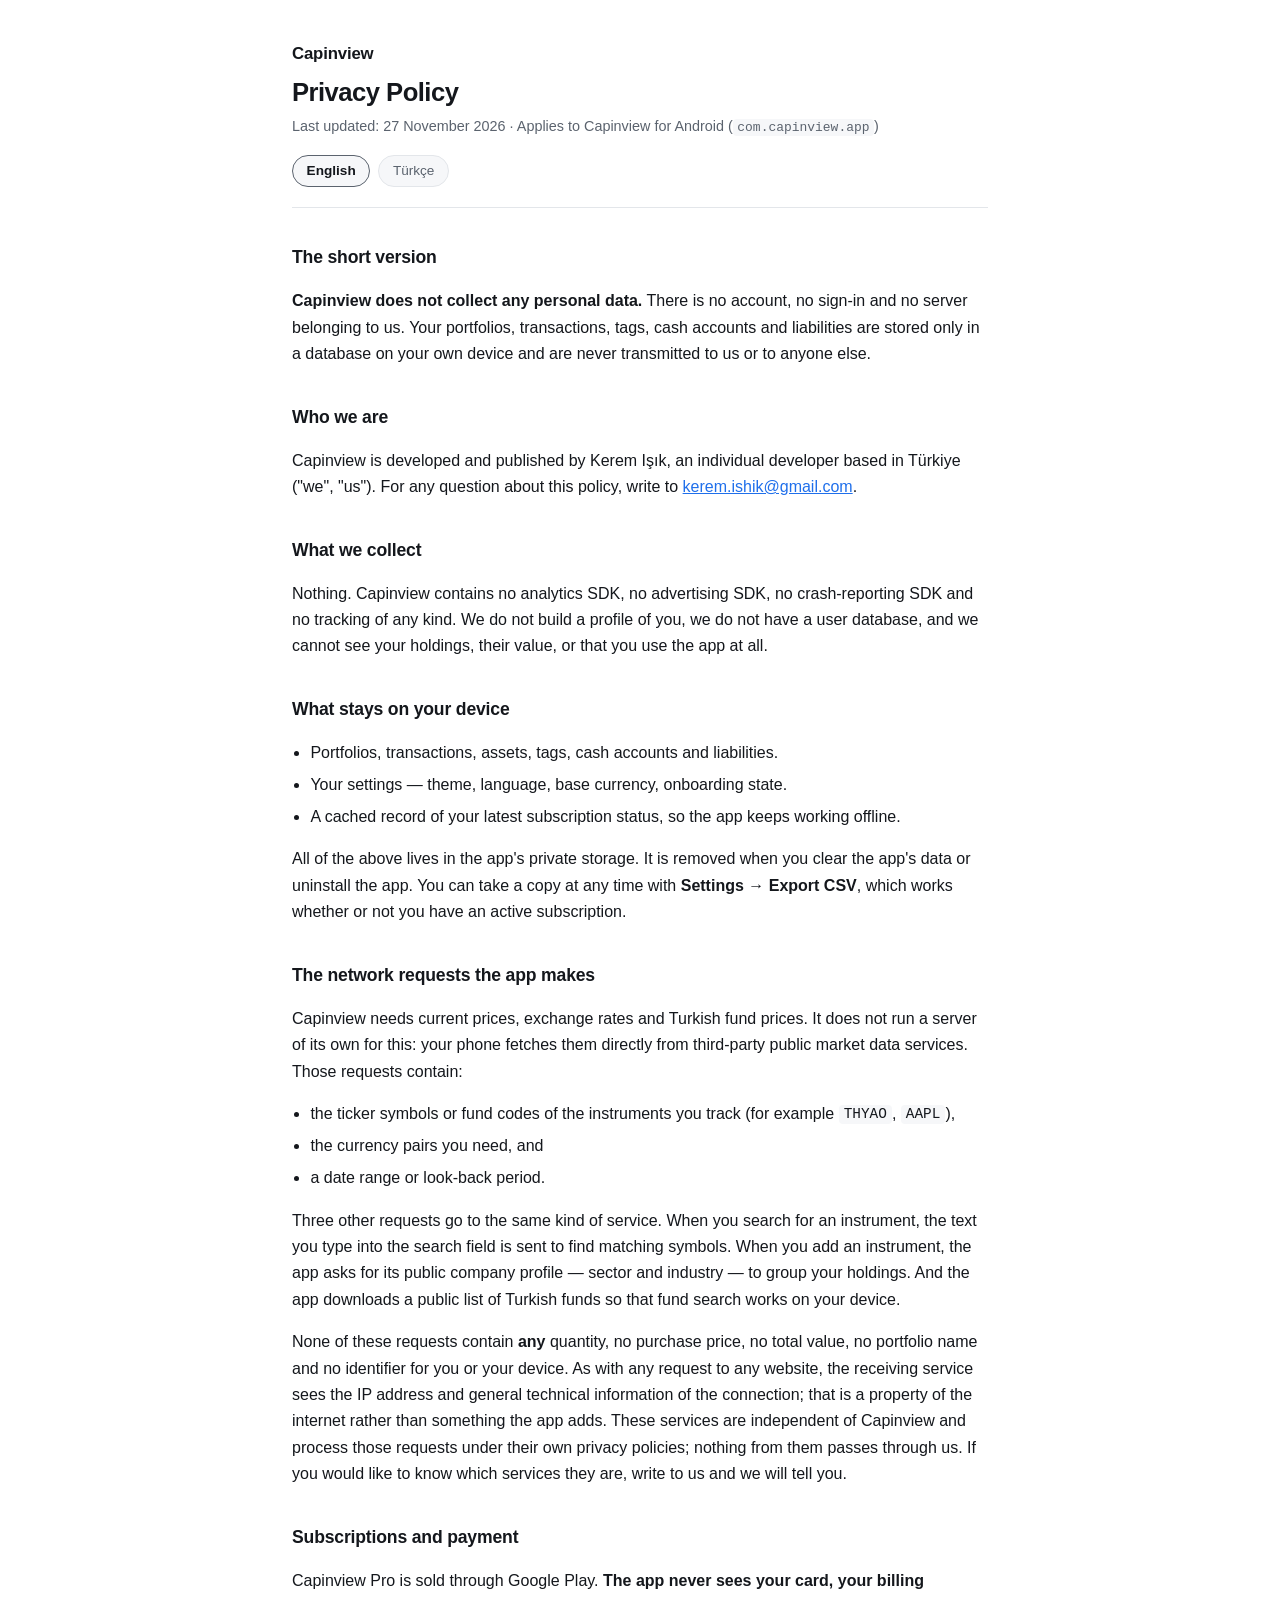
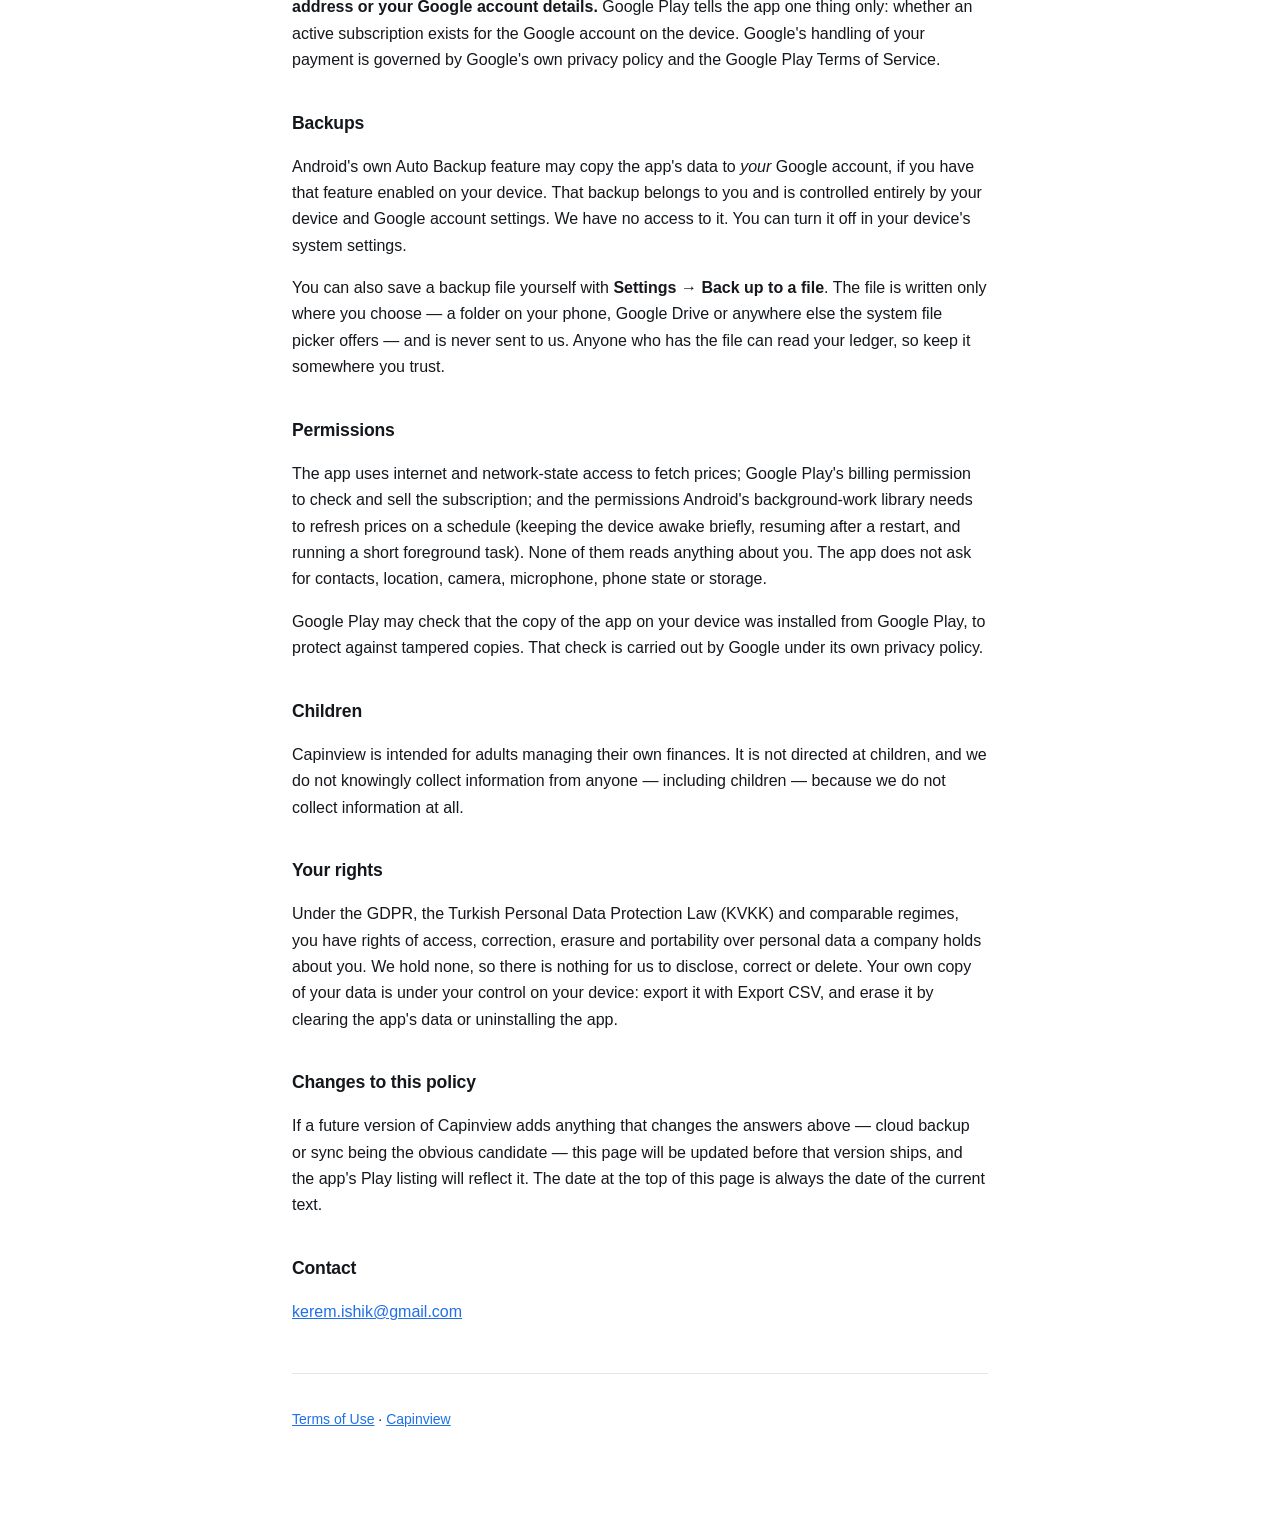
==== commit 71ffcf8d: "Describe market data services by category instead of by name The policy still says that the phone it" ====
--- a/privacy/index.html
+++ b/privacy/index.html
@@ -12,8 +12,8 @@
   <div class="brand">Capinview</div>
   <h1 data-lang="en">Privacy Policy</h1>
   <h1 data-lang="tr">Gizlilik Politikası</h1>
-  <p class="meta" data-lang="en">Last updated: 26 November 2026 · Applies to Capinview for Android (<code>com.capinview.app</code>)</p>
-  <p class="meta" data-lang="tr">Son güncelleme: 26 Kasım 2026 · Android için Capinview (<code>com.capinview.app</code>) için geçerlidir</p>
+  <p class="meta" data-lang="en">Last updated: 27 November 2026 · Applies to Capinview for Android (<code>com.capinview.app</code>)</p>
+  <p class="meta" data-lang="tr">Son güncelleme: 27 Kasım 2026 · Android için Capinview (<code>com.capinview.app</code>) için geçerlidir</p>
   <div class="switch">
     <button type="button" data-set="en" aria-pressed="true">English</button>
     <button type="button" data-set="tr" aria-pressed="false">Türkçe</button>
@@ -49,25 +49,24 @@
 which works whether or not you have an active subscription.</p>
 
 <h2>The network requests the app makes</h2>
-<p>Capinview needs current prices and exchange rates, and it fetches them from a public Yahoo Finance
-endpoint. Those requests contain:</p>
-<ul>
-  <li>the ticker symbols of the instruments you track (for example <code>THYAO.IS</code>, <code>AAPL</code>),</li>
+<p>Capinview needs current prices, exchange rates and Turkish fund prices. It does not run a server of
+its own for this: your phone fetches them directly from third-party public market data services.
+Those requests contain:</p>
+<ul>
+  <li>the ticker symbols or fund codes of the instruments you track (for example <code>THYAO</code>, <code>AAPL</code>),</li>
   <li>the currency pairs you need, and</li>
-  <li>a date range.</li>
-</ul>
-<p>Two other requests go to the same provider. When you search for an instrument, the text you type
-into the search field is sent to find matching symbols. When you add an instrument, the app asks for
-its public company profile — sector and industry — to group your holdings.</p>
-<p>Prices of Turkish investment and pension funds come from the public website of TEFAS, the fund
-trading platform operated by Takasbank. Those requests contain the codes of the funds you track and
-a look-back period; the app also downloads TEFAS's public list of funds so that fund search works on
-your device.</p>
+  <li>a date range or look-back period.</li>
+</ul>
+<p>Three other requests go to the same kind of service. When you search for an instrument, the text
+you type into the search field is sent to find matching symbols. When you add an instrument, the app
+asks for its public company profile — sector and industry — to group your holdings. And the app
+downloads a public list of Turkish funds so that fund search works on your device.</p>
 <p>None of these requests contain <strong>any</strong> quantity, no purchase price, no total value, no portfolio name and no
-identifier for you or your device. As with any request to any website, the receiving server sees the
+identifier for you or your device. As with any request to any website, the receiving service sees the
 IP address and general technical information of the connection; that is a property of the internet
-rather than something the app adds. Yahoo and Takasbank process those requests under their own
-privacy policies.</p>
+rather than something the app adds. These services are independent of Capinview and process those
+requests under their own privacy policies; nothing from them passes through us. If you would like to
+know which services they are, write to us and we will tell you.</p>
 
 <h2>Subscriptions and payment</h2>
 <p>Capinview Pro is sold through Google Play. <strong>The app never sees your card, your billing
@@ -147,25 +146,24 @@
 kopyasını alabilirsiniz; bu özellik aktif aboneliğiniz olsun olmasın çalışır.</p>
 
 <h2>Uygulamanın yaptığı ağ istekleri</h2>
-<p>Capinview'ın güncel fiyatlara ve döviz kurlarına ihtiyacı vardır; bunları herkese açık bir Yahoo
-Finance uç noktasından alır. Bu isteklerin içinde şunlar bulunur:</p>
-<ul>
-  <li>takip ettiğiniz enstrümanların sembolleri (örneğin <code>THYAO.IS</code>, <code>AAPL</code>),</li>
+<p>Capinview'ın güncel fiyatlara, döviz kurlarına ve Türkiye'deki fonların fiyatlarına ihtiyacı vardır.
+Bunun için kendi sunucusunu çalıştırmaz: telefonunuz bu verileri doğrudan üçüncü taraf, herkese açık
+piyasa verisi servislerinden alır. Bu isteklerin içinde şunlar bulunur:</p>
+<ul>
+  <li>takip ettiğiniz enstrümanların sembolleri veya fon kodları (örneğin <code>THYAO</code>, <code>AAPL</code>),</li>
   <li>ihtiyaç duyulan para birimi çiftleri ve</li>
-  <li>bir tarih aralığı.</li>
-</ul>
-<p>Aynı sağlayıcıya iki istek daha gider. Bir enstrüman aradığınızda, arama kutusuna yazdığınız metin
-eşleşen sembolleri bulmak için gönderilir. Bir enstrüman eklediğinizde uygulama, varlıklarınızı
-gruplayabilmek için o şirketin herkese açık profilini — sektör ve endüstri — ister.</p>
-<p>Türkiye'deki yatırım ve emeklilik fonlarının fiyatları, Takasbank'ın işlettiği fon alım satım
-platformu TEFAS'ın herkese açık sitesinden alınır. Bu isteklerde takip ettiğiniz fonların kodları ve bir
-geriye dönük süre bulunur; fon aramasının cihazınızda çalışabilmesi için uygulama TEFAS'ın herkese açık
-fon listesini de indirir.</p>
+  <li>bir tarih aralığı ya da geriye dönük süre.</li>
+</ul>
+<p>Aynı türden servislere üç istek daha gider. Bir enstrüman aradığınızda, arama kutusuna yazdığınız
+metin eşleşen sembolleri bulmak için gönderilir. Bir enstrüman eklediğinizde uygulama, varlıklarınızı
+gruplayabilmek için o şirketin herkese açık profilini — sektör ve endüstri — ister. Fon aramasının
+cihazınızda çalışabilmesi için de Türkiye'deki fonların herkese açık listesini indirir.</p>
 <p>Bu isteklerin hiçbirinde <strong>hiçbir</strong> adet, alış fiyatı, toplam değer, portföy adı ya da sizi veya
 cihazınızı tanımlayan bir bilgi yer almaz. Herhangi bir web sitesine yapılan her istekte olduğu gibi,
-karşı sunucu bağlantının IP adresini ve genel teknik bilgilerini görür; bu, uygulamanın eklediği bir
-şey değil, internetin kendi işleyişidir. Yahoo ve Takasbank bu istekleri kendi gizlilik politikaları
-kapsamında işler.</p>
+isteği alan servis bağlantının IP adresini ve genel teknik bilgilerini görür; bu, uygulamanın eklediği
+bir şey değil, internetin kendi işleyişidir. Bu servisler Capinview'dan bağımsızdır ve istekleri kendi
+gizlilik politikaları kapsamında işler; onlardan gelen hiçbir şey bizim üzerimizden geçmez. Hangi
+servisler olduğunu öğrenmek isterseniz bize yazın, bildirelim.</p>
 
 <h2>Abonelik ve ödeme</h2>
 <p>Capinview Pro, Google Play üzerinden satılır. <strong>Uygulama kartınızı, fatura adresinizi veya
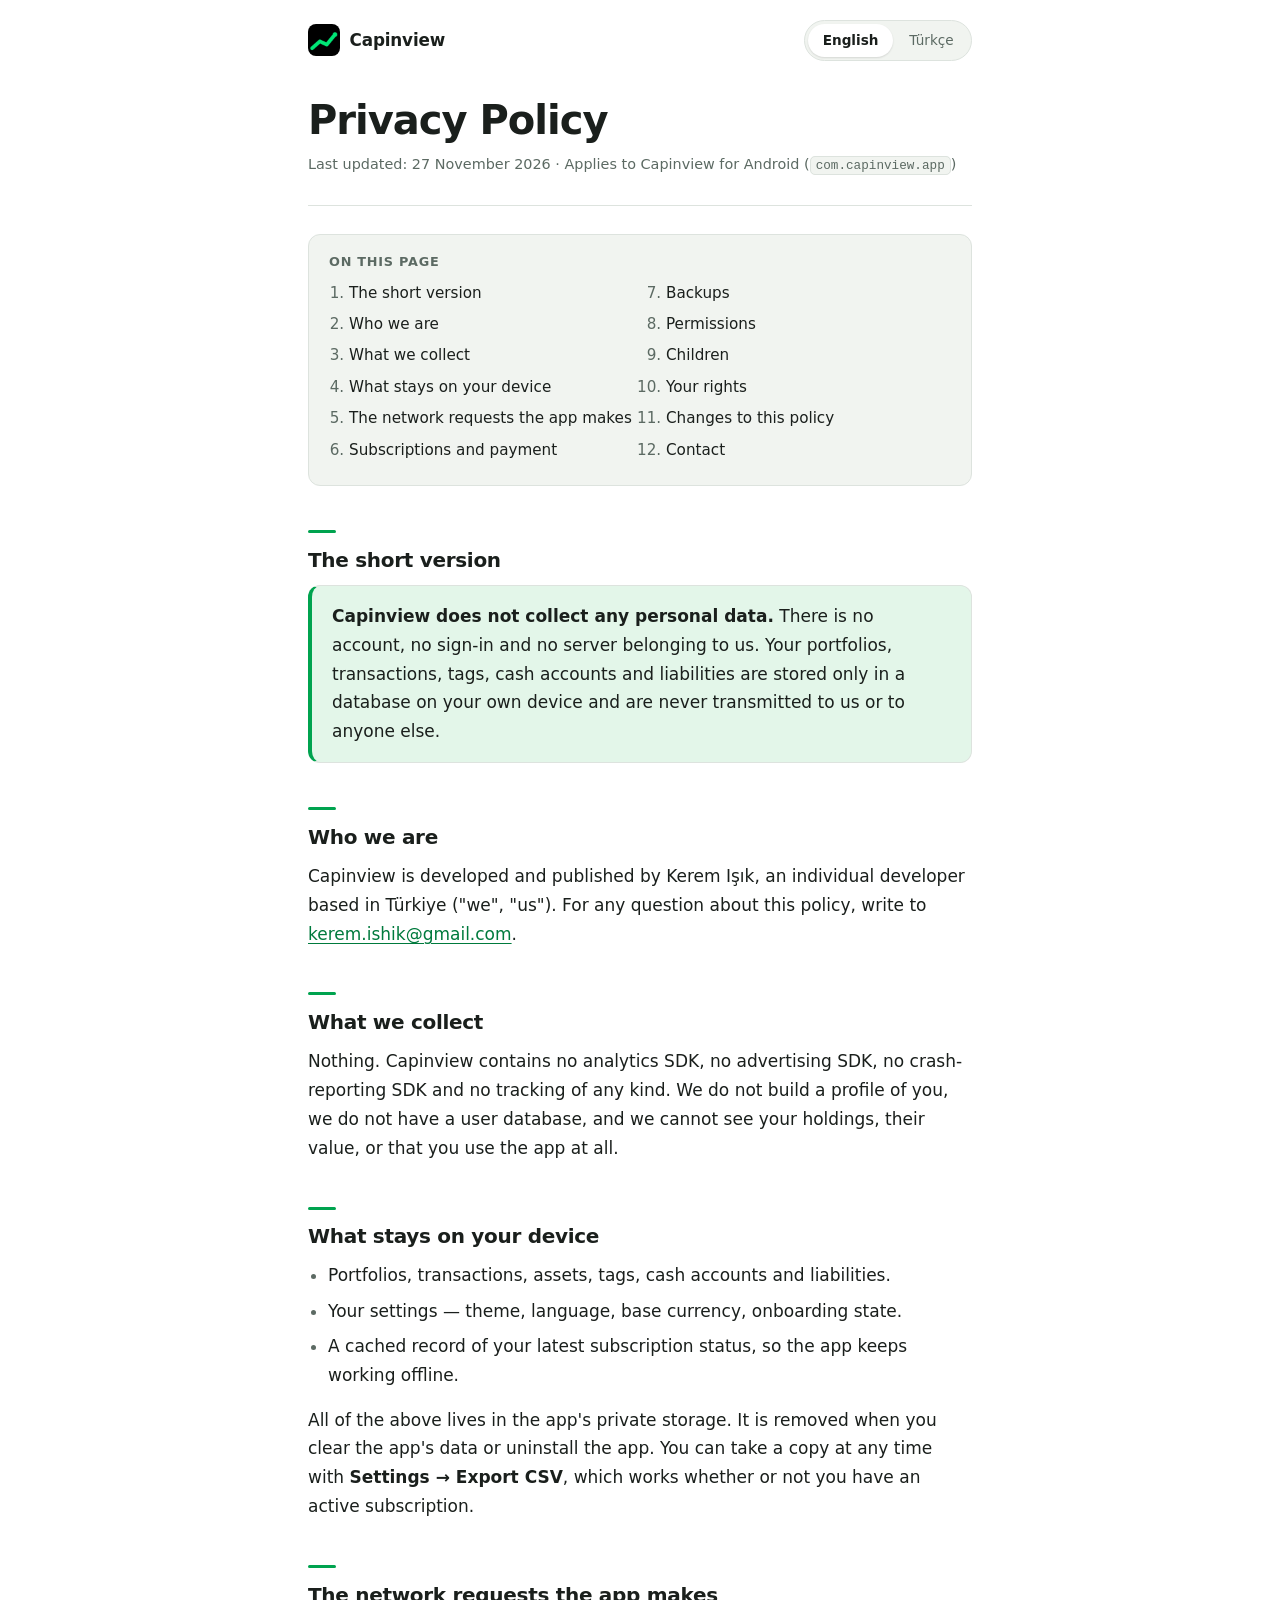
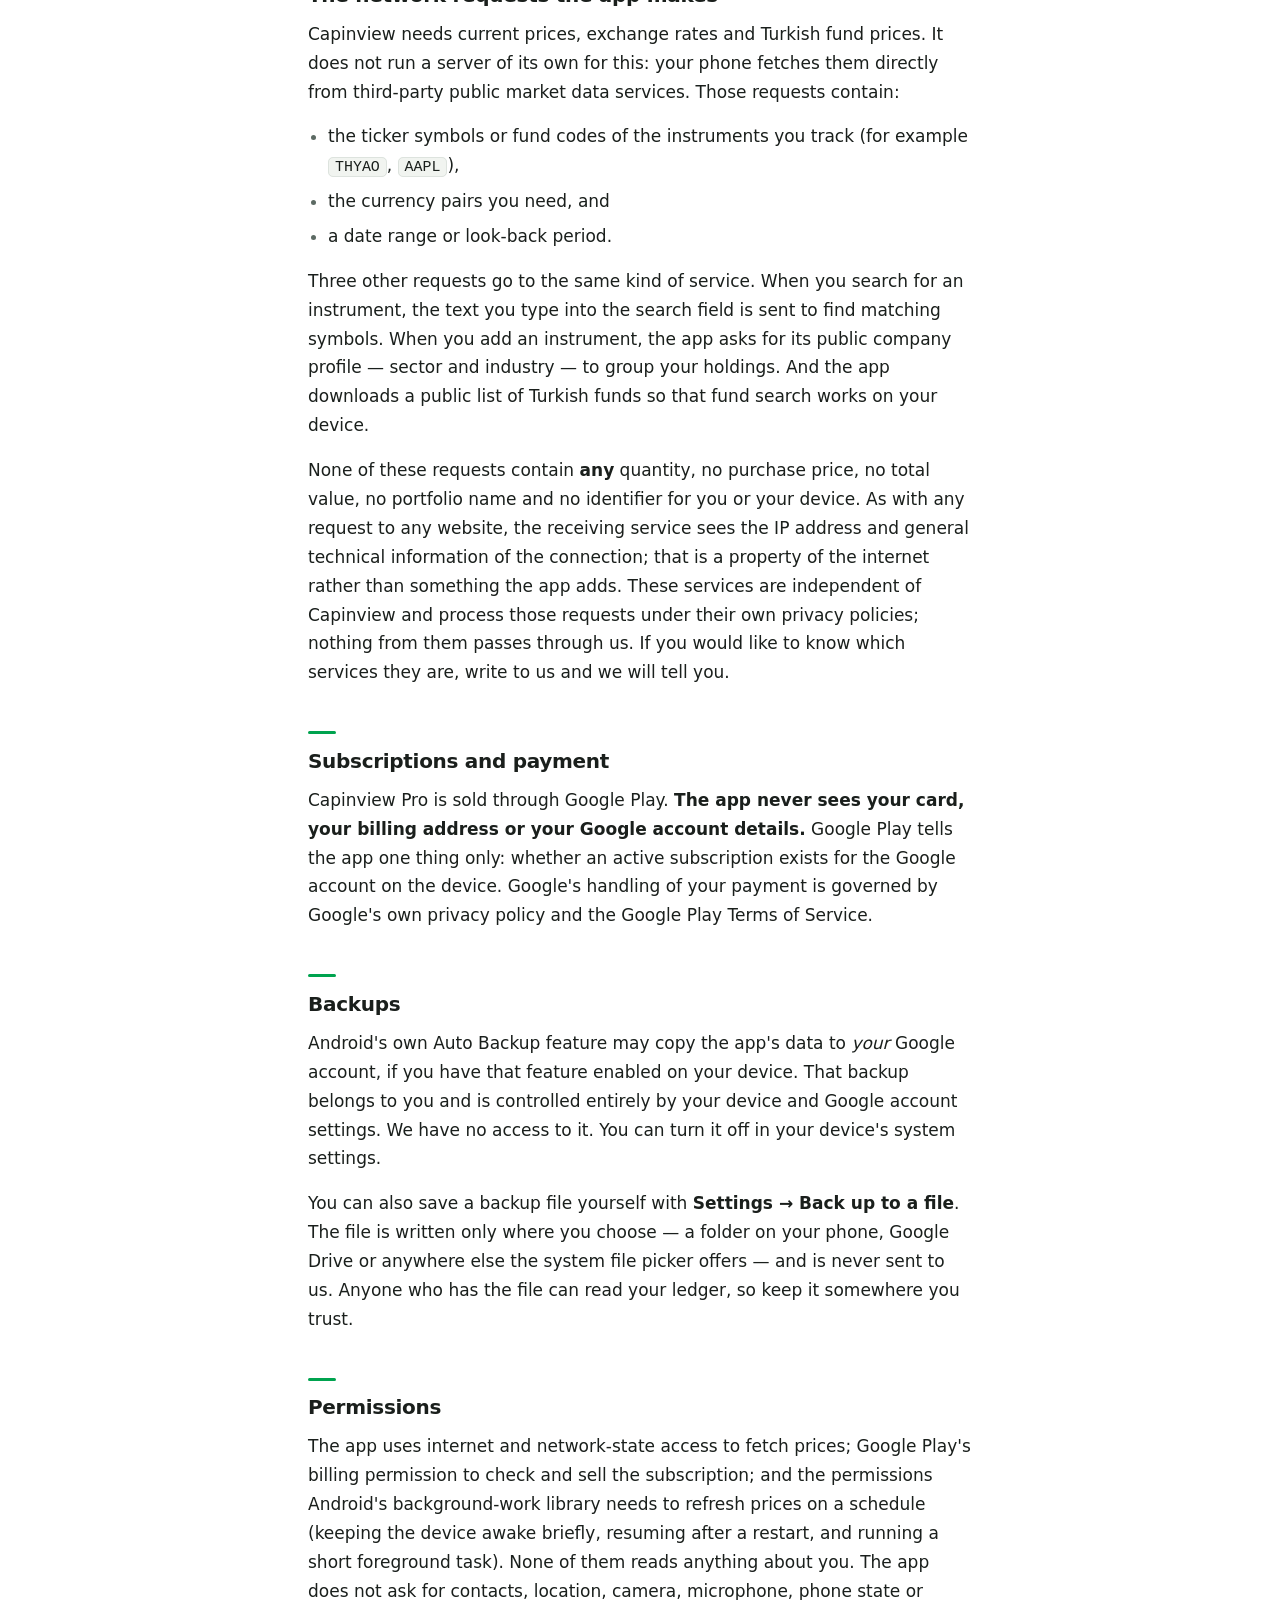
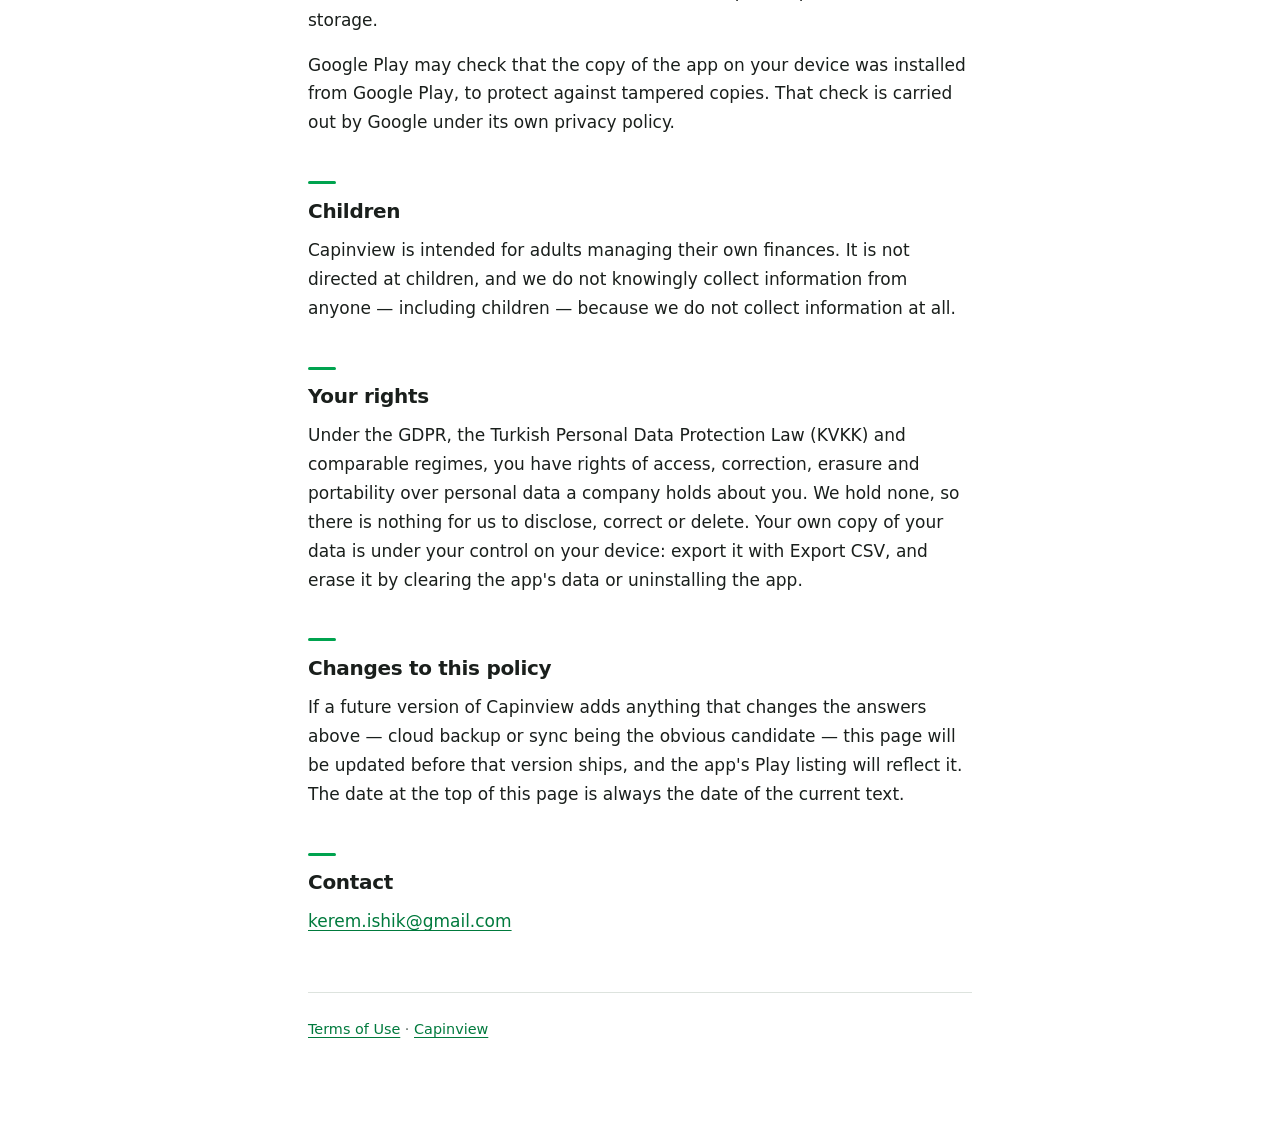
==== commit c8c9b69d: "Make the legal pages readable: publish the stylesheet, use the app's look GitHub Pages runs Jekyll, " ====
--- a/privacy/index.html
+++ b/privacy/index.html
@@ -4,12 +4,15 @@
 <meta charset="utf-8">
 <meta name="viewport" content="width=device-width, initial-scale=1">
 <title>Capinview — Privacy Policy / Gizlilik Politikası</title>
-<link rel="stylesheet" href="../_shared.css">
+<link rel="stylesheet" href="../site.css">
+<link rel="icon" type="image/png" href="../assets/favicon.png">
+<meta name="theme-color" content="#0c0f11" media="(prefers-color-scheme: dark)">
+<meta name="theme-color" content="#ffffff" media="(prefers-color-scheme: light)">
 </head>
 <body data-active="en">
 <main>
 <header>
-  <div class="brand">Capinview</div>
+  <a class="brand" href="../"><img src="../assets/icon.png" alt="" width="32" height="32">Capinview</a>
   <h1 data-lang="en">Privacy Policy</h1>
   <h1 data-lang="tr">Gizlilik Politikası</h1>
   <p class="meta" data-lang="en">Last updated: 27 November 2026 · Applies to Capinview for Android (<code>com.capinview.app</code>)</p>
@@ -24,7 +27,7 @@
 <div data-lang="en">
 
 <h2>The short version</h2>
-<p><strong>Capinview does not collect any personal data.</strong> There is no account, no sign-in and
+<p class="summary"><strong>Capinview does not collect any personal data.</strong> There is no account, no sign-in and
 no server belonging to us. Your portfolios, transactions, tags, cash accounts and liabilities are
 stored only in a database on your own device and are never transmitted to us or to anyone else.</p>
 
@@ -120,7 +123,7 @@
 <div data-lang="tr">
 
 <h2>Kısa özet</h2>
-<p><strong>Capinview hiçbir kişisel veri toplamaz.</strong> Hesap yok, oturum açma yok ve bize ait bir
+<p class="summary"><strong>Capinview hiçbir kişisel veri toplamaz.</strong> Hesap yok, oturum açma yok ve bize ait bir
 sunucu yok. Portföyleriniz, işlemleriniz, etiketleriniz, nakit hesaplarınız ve yükümlülükleriniz
 yalnızca kendi cihazınızdaki bir veritabanında saklanır; bize veya başka birine hiçbir zaman
 iletilmez.</p>
@@ -232,6 +235,31 @@
   buttons.forEach(function (b) {
     b.addEventListener('click', function () { setLang(b.dataset.set); });
   });
+
+  // A contents list for each language, built from that language's own section headings.
+  document.querySelectorAll('main > div[data-lang]').forEach(function (block) {
+    var heads = block.querySelectorAll('h2');
+    if (heads.length < 4) return;
+    var lang = block.getAttribute('data-lang');
+    var nav = document.createElement('nav');
+    nav.className = 'toc';
+    nav.setAttribute('aria-label', lang === 'tr' ? 'Bu sayfada' : 'On this page');
+    var title = document.createElement('p');
+    title.textContent = lang === 'tr' ? 'Bu sayfada' : 'On this page';
+    var list = document.createElement('ol');
+    heads.forEach(function (h, i) {
+      h.id = h.id || lang + '-' + (i + 1);
+      var li = document.createElement('li');
+      var a = document.createElement('a');
+      a.href = '#' + h.id;
+      a.textContent = h.textContent.replace(/^\d+\.\s*/, '');
+      li.appendChild(a);
+      list.appendChild(li);
+    });
+    nav.appendChild(title);
+    nav.appendChild(list);
+    block.insertBefore(nav, block.firstElementChild);
+  });
   var stored = null;
   try { stored = localStorage.getItem('capinview-legal-lang'); } catch (e) {}
   setLang(stored || ((navigator.language || 'en').toLowerCase().indexOf('tr') === 0 ? 'tr' : 'en'));
--- a/site.css
+++ b/site.css
@@ -0,0 +1,147 @@
+/* Capinview legal pages. The app's own palette, light and dark, no external assets.
+   Named without a leading underscore: GitHub Pages (Jekyll) does not publish `_` files. */
+
+:root {
+  --bg: #ffffff;
+  --surface: #f1f4f0;
+  --border: #dde3de;
+  --text: #1a1f1c;
+  --muted: #5c6a63;
+  --accent: #00a34f;      /* the app's gain green; marks and rules only */
+  --link: #007a3d;        /* darker, so link text keeps AA contrast on white */
+  --accent-soft: #e3f6e9;
+  color-scheme: light dark;
+}
+@media (prefers-color-scheme: dark) {
+  :root {
+    --bg: #0c0f11;
+    --surface: #15191c;
+    --border: #232a2d;
+    --text: #e7ecea;
+    --muted: #8d9a95;
+    --accent: #00e676;
+    --link: #5ff0a0;
+    --accent-soft: #0a2e1c;
+  }
+}
+
+* { box-sizing: border-box; }
+html { -webkit-text-size-adjust: 100%; scroll-behavior: smooth; }
+body {
+  margin: 0;
+  background: var(--bg);
+  color: var(--text);
+  font: 17px/1.7 system-ui, -apple-system, "Segoe UI", Roboto, "Helvetica Neue", Arial, sans-serif;
+  -webkit-font-smoothing: antialiased;
+}
+main { max-width: 44rem; margin: 0 auto; padding: 1.25rem 1.25rem 5rem; }
+
+/* ---- Header: brand and language on one row, then the title ---- */
+header {
+  display: grid;
+  grid-template-columns: 1fr auto;
+  align-items: center;
+  column-gap: 1rem;
+  padding-bottom: 1.75rem;
+  margin-bottom: 1.75rem;
+  border-bottom: 1px solid var(--border);
+}
+header > :not(.brand):not(.switch) { grid-column: 1 / -1; }
+.brand {
+  display: inline-flex; align-items: center; gap: 0.6rem;
+  font-weight: 700; font-size: 1.05rem; letter-spacing: -0.01em;
+  color: var(--text); text-decoration: none;
+}
+.brand img { width: 32px; height: 32px; border-radius: 8px; display: block; }
+.switch {
+  grid-column: 2; grid-row: 1;
+  display: inline-flex; padding: 3px; gap: 2px;
+  background: var(--surface); border: 1px solid var(--border); border-radius: 999px;
+}
+.switch button {
+  font: inherit; font-size: 0.85rem; cursor: pointer;
+  background: transparent; color: var(--muted);
+  border: 0; border-radius: 999px; padding: 0.3rem 0.9rem;
+}
+.switch button[aria-pressed="true"] { background: var(--bg); color: var(--text); font-weight: 600;
+  box-shadow: 0 1px 2px rgb(0 0 0 / 0.12); }
+.switch button:focus-visible { outline: 2px solid var(--accent); outline-offset: 2px; }
+
+h1 {
+  font-size: clamp(1.9rem, 5vw, 2.5rem); line-height: 1.15; letter-spacing: -0.025em;
+  margin: 2.25rem 0 0.6rem;
+}
+.meta { color: var(--muted); font-size: 0.9rem; margin: 0; }
+
+/* ---- Body text ---- */
+h2 {
+  font-size: 1.25rem; line-height: 1.3; letter-spacing: -0.015em;
+  margin: 2.75rem 0 0.75rem;
+  scroll-margin-top: 1.5rem;
+}
+h2::before {
+  content: ""; display: block; width: 1.75rem; height: 3px; border-radius: 2px;
+  background: var(--accent); margin-bottom: 0.85rem;
+}
+p, li { margin: 0 0 1rem; }
+ul, ol { padding-left: 1.25rem; margin: 0 0 1rem; }
+li { margin: 0.4rem 0; }
+li::marker { color: var(--muted); }
+strong { font-weight: 650; }
+a { color: var(--link); text-decoration-thickness: 1px; text-underline-offset: 3px; }
+a:hover { text-decoration-thickness: 2px; }
+code {
+  font: 0.88em ui-monospace, SFMono-Regular, Menlo, Consolas, monospace;
+  background: var(--surface); border: 1px solid var(--border);
+  padding: 0.08em 0.4em; border-radius: 5px;
+}
+
+/* The privacy policy's "short version": the one paragraph most readers stop at. */
+.summary {
+  background: var(--accent-soft);
+  border: 1px solid var(--border);
+  border-left: 4px solid var(--accent);
+  border-radius: 12px;
+  padding: 1rem 1.25rem;
+}
+
+/* Contents list, built by the page script from the section headings. */
+.toc {
+  background: var(--surface); border: 1px solid var(--border); border-radius: 12px;
+  padding: 1rem 1.25rem; margin: 0 0 2rem;
+}
+.toc p { margin: 0 0 0.5rem; font-size: 0.8rem; font-weight: 600; letter-spacing: 0.06em;
+  text-transform: uppercase; color: var(--muted); }
+.toc ol { margin: 0; padding-left: 1.25rem; columns: 2 16rem; column-gap: 2rem; }
+.toc li { margin: 0 0 0.35rem; font-size: 0.95rem; break-inside: avoid; }
+.toc a { color: var(--text); text-decoration: none; }
+.toc a:hover { color: var(--link); text-decoration: underline; }
+
+/* Landing page cards. */
+.cards { display: grid; grid-template-columns: repeat(auto-fit, minmax(14rem, 1fr)); gap: 0.85rem; margin: 1.5rem 0 2rem; }
+.card {
+  display: block; padding: 1.1rem 1.25rem; border-radius: 14px;
+  background: var(--surface); border: 1px solid var(--border);
+  color: var(--text); text-decoration: none;
+}
+.card:hover { border-color: var(--accent); }
+.card strong { display: block; font-size: 1.05rem; margin-bottom: 0.2rem; }
+.card span { color: var(--muted); font-size: 0.92rem; line-height: 1.5; }
+.lead { font-size: 1.1rem; color: var(--muted); }
+
+/* ---- Language switching ---- */
+[data-lang] { display: none; }
+body[data-active="en"] [data-lang="en"], body[data-active="tr"] [data-lang="tr"] { display: block; }
+body[data-active="en"] li[data-lang="en"], body[data-active="tr"] li[data-lang="tr"] { display: list-item; }
+
+footer {
+  border-top: 1px solid var(--border); margin-top: 3.5rem; padding-top: 1.25rem;
+  color: var(--muted); font-size: 0.9rem;
+}
+footer p { margin: 0.25rem 0; }
+
+@media (max-width: 30rem) {
+  body { font-size: 16px; }
+  main { padding-top: 1rem; }
+  h1 { margin-top: 1.75rem; }
+}
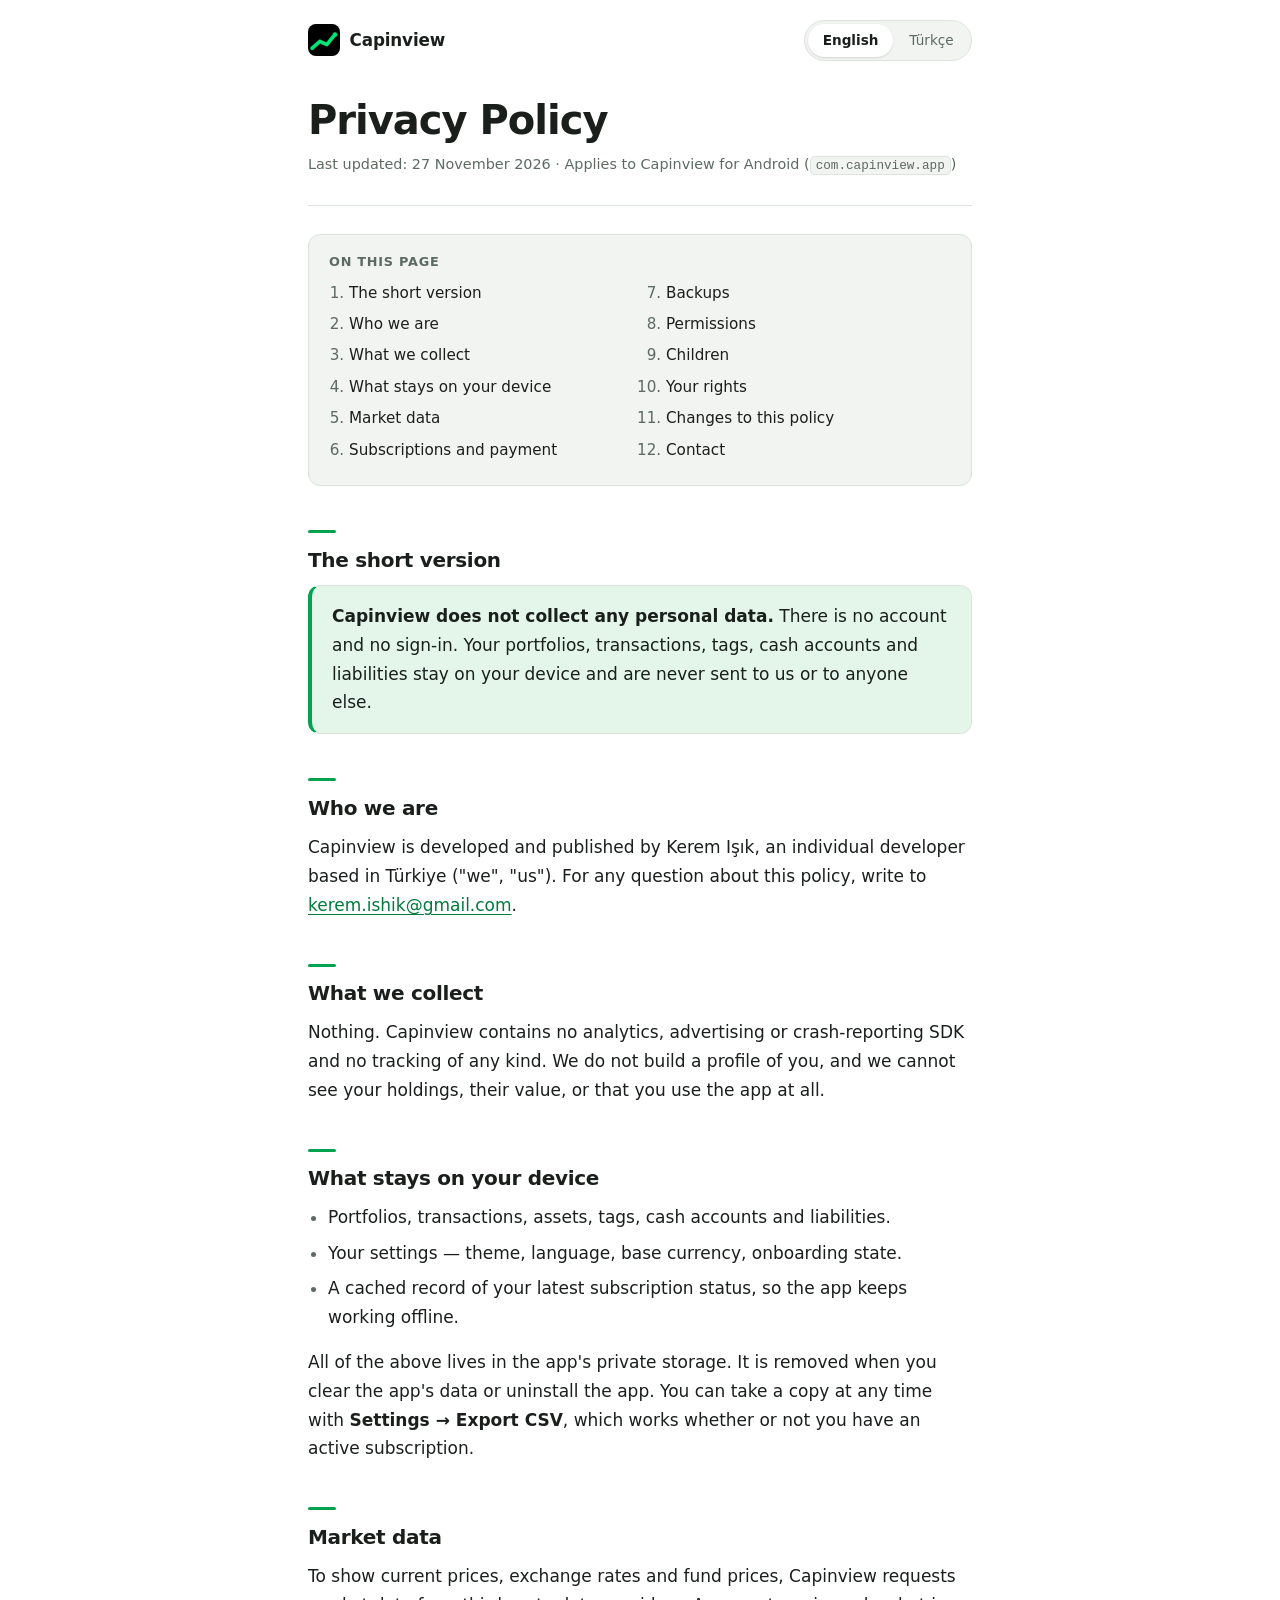
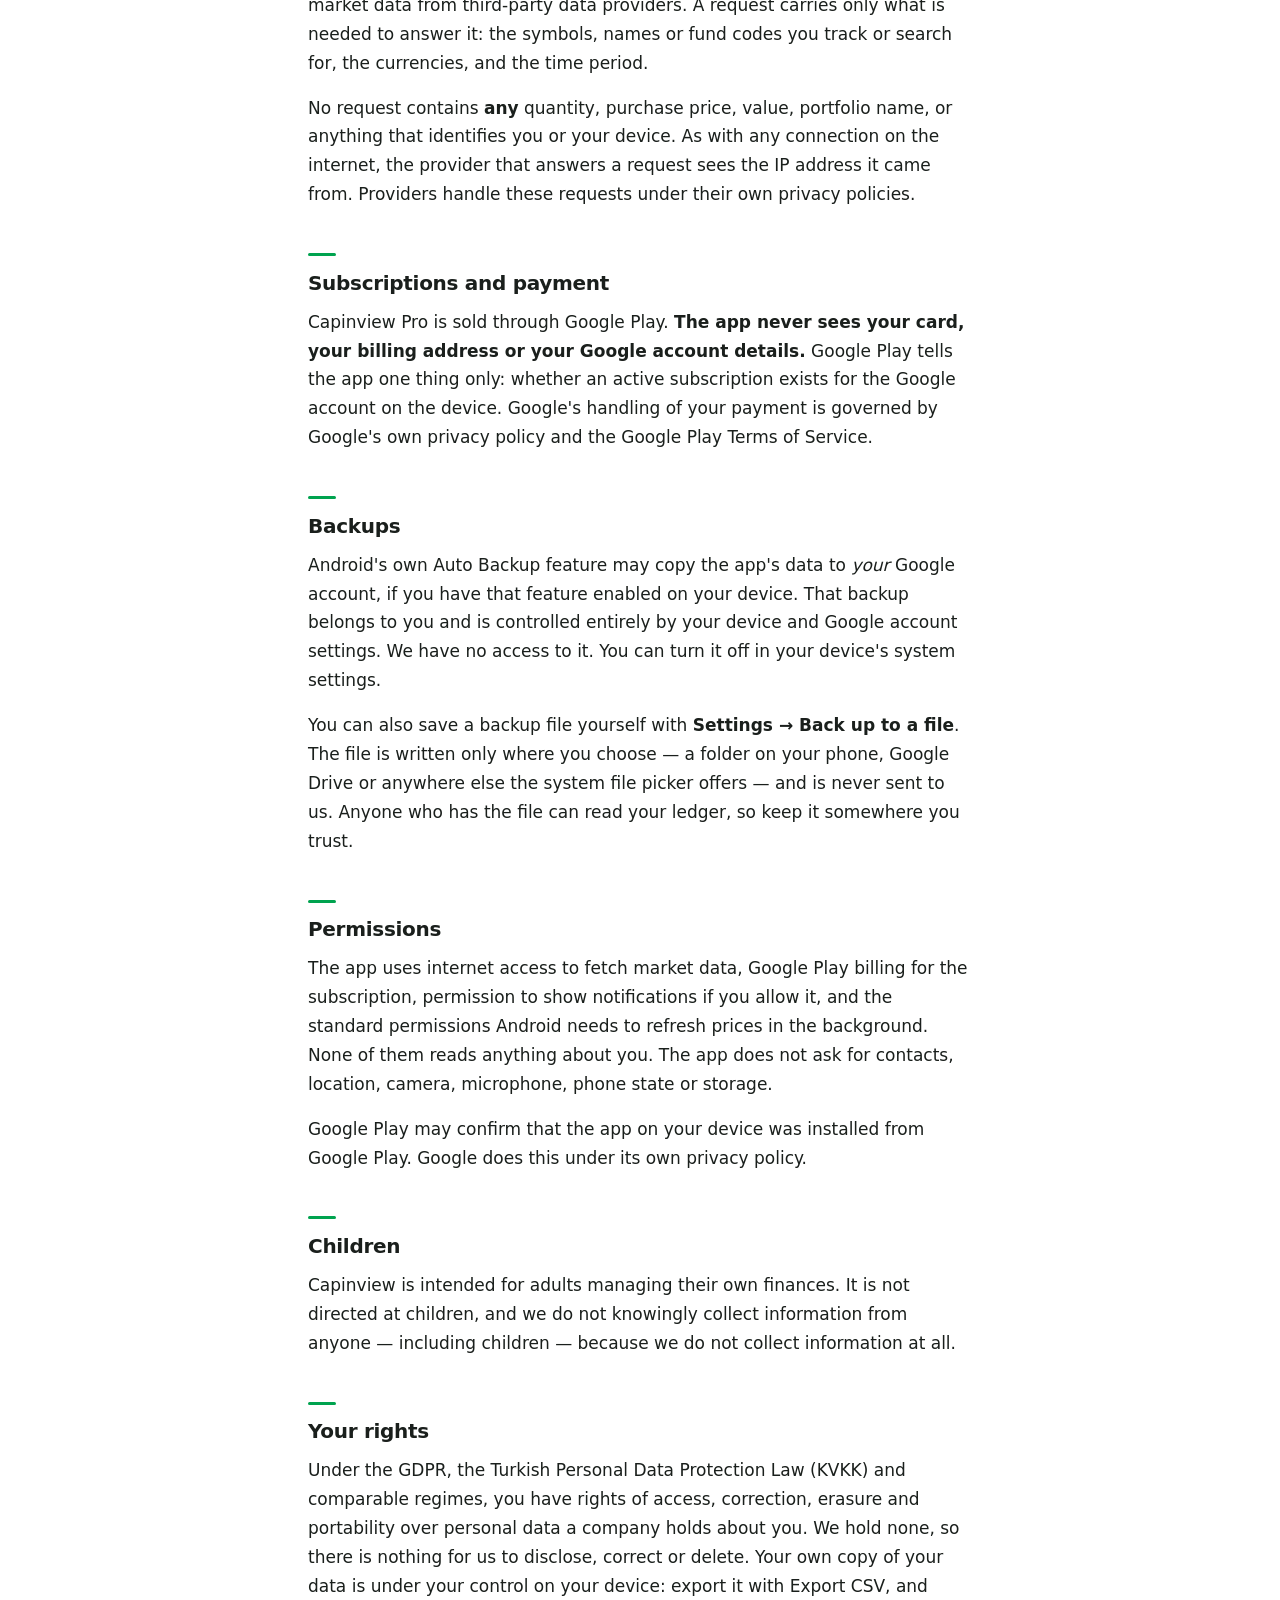
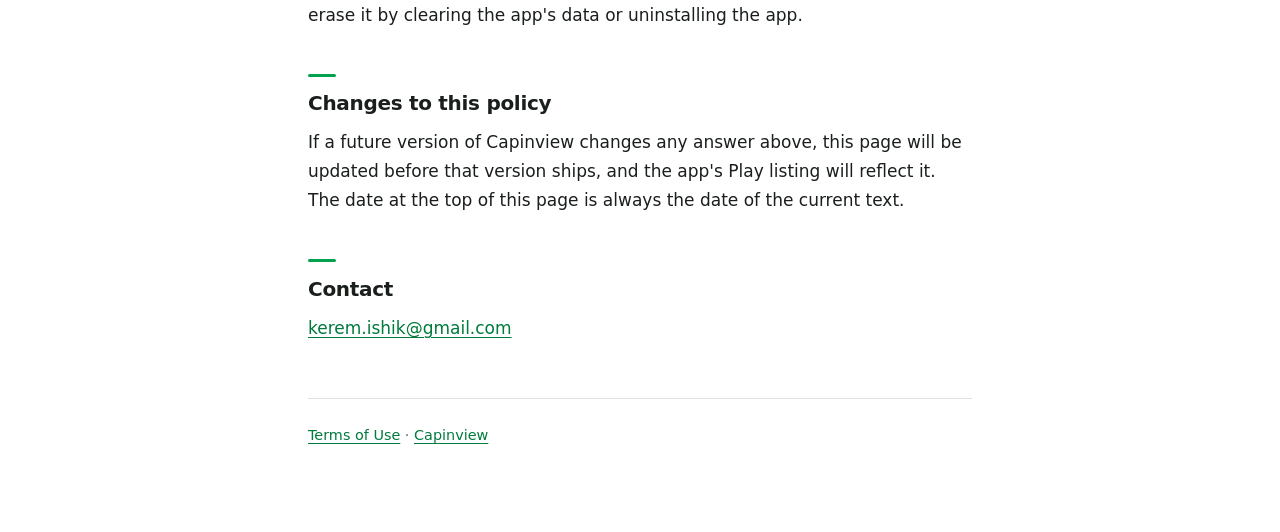
==== commit 0f75c6c1: "Say less about how the app works in the privacy policy and terms Data providers instead of "public s" ====
--- a/privacy/index.html
+++ b/privacy/index.html
@@ -27,9 +27,9 @@
 <div data-lang="en">
 
 <h2>The short version</h2>
-<p class="summary"><strong>Capinview does not collect any personal data.</strong> There is no account, no sign-in and
-no server belonging to us. Your portfolios, transactions, tags, cash accounts and liabilities are
-stored only in a database on your own device and are never transmitted to us or to anyone else.</p>
+<p class="summary"><strong>Capinview does not collect any personal data.</strong> There is no account and no
+sign-in. Your portfolios, transactions, tags, cash accounts and liabilities stay on your device and are
+never sent to us or to anyone else.</p>
 
 <h2>Who we are</h2>
 <p>Capinview is developed and published by Kerem Işık, an individual developer based in Türkiye
@@ -37,9 +37,9 @@
 <a href="mailto:kerem.ishik@gmail.com">kerem.ishik@gmail.com</a>.</p>
 
 <h2>What we collect</h2>
-<p>Nothing. Capinview contains no analytics SDK, no advertising SDK, no crash-reporting SDK and no
-tracking of any kind. We do not build a profile of you, we do not have a user database, and we
-cannot see your holdings, their value, or that you use the app at all.</p>
+<p>Nothing. Capinview contains no analytics, advertising or crash-reporting SDK and no tracking of any
+kind. We do not build a profile of you, and we cannot see your holdings, their value, or that you use
+the app at all.</p>
 
 <h2>What stays on your device</h2>
 <ul>
@@ -51,25 +51,14 @@
 or uninstall the app. You can take a copy at any time with <strong>Settings → Export CSV</strong>,
 which works whether or not you have an active subscription.</p>
 
-<h2>The network requests the app makes</h2>
-<p>Capinview needs current prices, exchange rates and Turkish fund prices. It does not run a server of
-its own for this: your phone fetches them directly from third-party public market data services.
-Those requests contain:</p>
-<ul>
-  <li>the ticker symbols or fund codes of the instruments you track (for example <code>THYAO</code>, <code>AAPL</code>),</li>
-  <li>the currency pairs you need, and</li>
-  <li>a date range or look-back period.</li>
-</ul>
-<p>Three other requests go to the same kind of service. When you search for an instrument, the text
-you type into the search field is sent to find matching symbols. When you add an instrument, the app
-asks for its public company profile — sector and industry — to group your holdings. And the app
-downloads a public list of Turkish funds so that fund search works on your device.</p>
-<p>None of these requests contain <strong>any</strong> quantity, no purchase price, no total value, no portfolio name and no
-identifier for you or your device. As with any request to any website, the receiving service sees the
-IP address and general technical information of the connection; that is a property of the internet
-rather than something the app adds. These services are independent of Capinview and process those
-requests under their own privacy policies; nothing from them passes through us. If you would like to
-know which services they are, write to us and we will tell you.</p>
+<h2>Market data</h2>
+<p>To show current prices, exchange rates and fund prices, Capinview requests market data from
+third-party data providers. A request carries only what is needed to answer it: the symbols, names or
+fund codes you track or search for, the currencies, and the time period.</p>
+<p>No request contains <strong>any</strong> quantity, purchase price, value, portfolio name, or anything
+that identifies you or your device. As with any connection on the internet, the provider that answers
+a request sees the IP address it came from. Providers handle these requests under their own privacy
+policies.</p>
 
 <h2>Subscriptions and payment</h2>
 <p>Capinview Pro is sold through Google Play. <strong>The app never sees your card, your billing
@@ -88,13 +77,12 @@
 somewhere you trust.</p>
 
 <h2>Permissions</h2>
-<p>The app uses internet and network-state access to fetch prices; Google Play's billing permission
-to check and sell the subscription; and the permissions Android's background-work library needs to
-refresh prices on a schedule (keeping the device awake briefly, resuming after a restart, and running
-a short foreground task). None of them reads anything about you. The app does not ask for contacts,
+<p>The app uses internet access to fetch market data, Google Play billing for the subscription,
+permission to show notifications if you allow it, and the standard permissions Android needs to refresh
+prices in the background. None of them reads anything about you. The app does not ask for contacts,
 location, camera, microphone, phone state or storage.</p>
-<p>Google Play may check that the copy of the app on your device was installed from Google Play, to
-protect against tampered copies. That check is carried out by Google under its own privacy policy.</p>
+<p>Google Play may confirm that the app on your device was installed from Google Play. Google does this
+under its own privacy policy.</p>
 
 <h2>Children</h2>
 <p>Capinview is intended for adults managing their own finances. It is not directed at children, and
@@ -109,10 +97,9 @@
 data or uninstalling the app.</p>
 
 <h2>Changes to this policy</h2>
-<p>If a future version of Capinview adds anything that changes the answers above — cloud backup or
-sync being the obvious candidate — this page will be updated before that version ships, and the app's
-Play listing will reflect it. The date at the top of this page is always the date of the current
-text.</p>
+<p>If a future version of Capinview changes any answer above, this page will be updated before that
+version ships, and the app's Play listing will reflect it. The date at the top of this page is always the
+date of the current text.</p>
 
 <h2>Contact</h2>
 <p><a href="mailto:kerem.ishik@gmail.com">kerem.ishik@gmail.com</a></p>
@@ -123,10 +110,9 @@
 <div data-lang="tr">
 
 <h2>Kısa özet</h2>
-<p class="summary"><strong>Capinview hiçbir kişisel veri toplamaz.</strong> Hesap yok, oturum açma yok ve bize ait bir
-sunucu yok. Portföyleriniz, işlemleriniz, etiketleriniz, nakit hesaplarınız ve yükümlülükleriniz
-yalnızca kendi cihazınızdaki bir veritabanında saklanır; bize veya başka birine hiçbir zaman
-iletilmez.</p>
+<p class="summary"><strong>Capinview hiçbir kişisel veri toplamaz.</strong> Hesap yok, oturum açma yok.
+Portföyleriniz, işlemleriniz, etiketleriniz, nakit hesaplarınız ve yükümlülükleriniz cihazınızda kalır;
+bize veya başka birine hiçbir zaman gönderilmez.</p>
 
 <h2>Biz kimiz</h2>
 <p>Capinview, Türkiye'de yaşayan bağımsız bir geliştirici olan Kerem Işık tarafından geliştirilip
@@ -134,9 +120,9 @@
 <a href="mailto:kerem.ishik@gmail.com">kerem.ishik@gmail.com</a>.</p>
 
 <h2>Ne topluyoruz</h2>
-<p>Hiçbir şey. Capinview'da analitik SDK'sı, reklam SDK'sı, çökme raporlama SDK'sı ve herhangi bir
-izleme mekanizması bulunmaz. Sizin hakkınızda bir profil oluşturmuyoruz, bir kullanıcı veritabanımız
-yok; varlıklarınızı, değerlerini ya da uygulamayı kullandığınızı dahi göremeyiz.</p>
+<p>Hiçbir şey. Capinview'da analitik, reklam ya da çökme raporlama SDK'sı ve herhangi bir izleme
+mekanizması bulunmaz. Sizin hakkınızda profil oluşturmayız; varlıklarınızı, değerlerini ya da
+uygulamayı kullandığınızı dahi göremeyiz.</p>
 
 <h2>Cihazınızda kalanlar</h2>
 <ul>
@@ -148,25 +134,14 @@
 uygulamayı kaldırdığınızda silinir. Dilediğiniz an <strong>Ayarlar → CSV dışa aktar</strong> ile bir
 kopyasını alabilirsiniz; bu özellik aktif aboneliğiniz olsun olmasın çalışır.</p>
 
-<h2>Uygulamanın yaptığı ağ istekleri</h2>
-<p>Capinview'ın güncel fiyatlara, döviz kurlarına ve Türkiye'deki fonların fiyatlarına ihtiyacı vardır.
-Bunun için kendi sunucusunu çalıştırmaz: telefonunuz bu verileri doğrudan üçüncü taraf, herkese açık
-piyasa verisi servislerinden alır. Bu isteklerin içinde şunlar bulunur:</p>
-<ul>
-  <li>takip ettiğiniz enstrümanların sembolleri veya fon kodları (örneğin <code>THYAO</code>, <code>AAPL</code>),</li>
-  <li>ihtiyaç duyulan para birimi çiftleri ve</li>
-  <li>bir tarih aralığı ya da geriye dönük süre.</li>
-</ul>
-<p>Aynı türden servislere üç istek daha gider. Bir enstrüman aradığınızda, arama kutusuna yazdığınız
-metin eşleşen sembolleri bulmak için gönderilir. Bir enstrüman eklediğinizde uygulama, varlıklarınızı
-gruplayabilmek için o şirketin herkese açık profilini — sektör ve endüstri — ister. Fon aramasının
-cihazınızda çalışabilmesi için de Türkiye'deki fonların herkese açık listesini indirir.</p>
-<p>Bu isteklerin hiçbirinde <strong>hiçbir</strong> adet, alış fiyatı, toplam değer, portföy adı ya da sizi veya
-cihazınızı tanımlayan bir bilgi yer almaz. Herhangi bir web sitesine yapılan her istekte olduğu gibi,
-isteği alan servis bağlantının IP adresini ve genel teknik bilgilerini görür; bu, uygulamanın eklediği
-bir şey değil, internetin kendi işleyişidir. Bu servisler Capinview'dan bağımsızdır ve istekleri kendi
-gizlilik politikaları kapsamında işler; onlardan gelen hiçbir şey bizim üzerimizden geçmez. Hangi
-servisler olduğunu öğrenmek isterseniz bize yazın, bildirelim.</p>
+<h2>Piyasa verileri</h2>
+<p>Capinview güncel fiyatları, döviz kurlarını ve fon fiyatlarını göstermek için üçüncü taraf veri
+sağlayıcılarından piyasa verisi ister. Bir istek yalnızca yanıtlanması için gerekeni taşır: takip
+ettiğiniz ya da aradığınız semboller, adlar veya fon kodları, para birimleri ve zaman aralığı.</p>
+<p>Hiçbir istekte <strong>hiçbir</strong> adet, alış fiyatı, değer, portföy adı ya da sizi veya cihazınızı
+tanımlayan bir bilgi yer almaz. İnternetteki her bağlantıda olduğu gibi, isteği yanıtlayan sağlayıcı
+isteğin geldiği IP adresini görür. Sağlayıcılar bu istekleri kendi gizlilik politikaları kapsamında
+işler.</p>
 
 <h2>Abonelik ve ödeme</h2>
 <p>Capinview Pro, Google Play üzerinden satılır. <strong>Uygulama kartınızı, fatura adresinizi veya
@@ -185,14 +160,12 @@
 herkes defterinizi okuyabilir; bu yüzden güvendiğiniz bir yerde saklayın.</p>
 
 <h2>İzinler</h2>
-<p>Uygulama fiyat çekmek için internet ve ağ durumu erişimini; aboneliği kontrol etmek ve satmak için
-Google Play'in faturalandırma iznini; fiyatları planlı olarak yenileyebilmek için de Android'in arka
-plan işleri kütüphanesinin gerektirdiği izinleri (cihazı kısa süre uyanık tutmak, yeniden başlatmadan
-sonra devam etmek ve kısa bir ön plan görevi çalıştırmak) kullanır. Bunların hiçbiri sizinle ilgili bir
-şey okumaz. Rehber, konum, kamera, mikrofon, telefon durumu veya depolama izni istenmez.</p>
-<p>Google Play, değiştirilmiş kopyalara karşı korumak için cihazınızdaki uygulamanın Google Play'den
-yüklenip yüklenmediğini kontrol edebilir. Bu kontrolü Google, kendi gizlilik politikası kapsamında
-yapar.</p>
+<p>Uygulama piyasa verisi almak için internet erişimini, abonelik için Google Play faturalandırmasını,
+izin verirseniz bildirim gösterme iznini ve fiyatları arka planda yenilemek için Android'in standart
+izinlerini kullanır. Bunların hiçbiri sizinle ilgili bir şey okumaz. Rehber, konum, kamera, mikrofon,
+telefon durumu veya depolama izni istenmez.</p>
+<p>Google Play, cihazınızdaki uygulamanın Google Play'den yüklendiğini doğrulayabilir. Bunu Google kendi
+gizlilik politikası kapsamında yapar.</p>
 
 <h2>Çocuklar</h2>
 <p>Capinview, kendi finansını yöneten yetişkinler içindir. Çocuklara yönelik değildir; zaten hiç veri
@@ -206,9 +179,9 @@
 veya uygulamayı kaldırarak silebilirsiniz.</p>
 
 <h2>Bu politikadaki değişiklikler</h2>
-<p>Capinview'ın ileriki bir sürümü yukarıdaki cevapları değiştiren bir şey eklerse — bulut yedekleme
-veya senkronizasyon en olası aday — bu sayfa o sürüm yayımlanmadan önce güncellenecek ve uygulamanın
-Play sayfası buna göre düzenlenecektir. Sayfanın başındaki tarih her zaman geçerli metnin tarihidir.</p>
+<p>Capinview'ın ileriki bir sürümü yukarıdaki cevaplardan birini değiştirirse bu sayfa o sürüm
+yayımlanmadan önce güncellenir ve uygulamanın Play sayfası buna göre düzenlenir. Sayfanın başındaki
+tarih her zaman geçerli metnin tarihidir.</p>
 
 <h2>İletişim</h2>
 <p><a href="mailto:kerem.ishik@gmail.com">kerem.ishik@gmail.com</a></p>
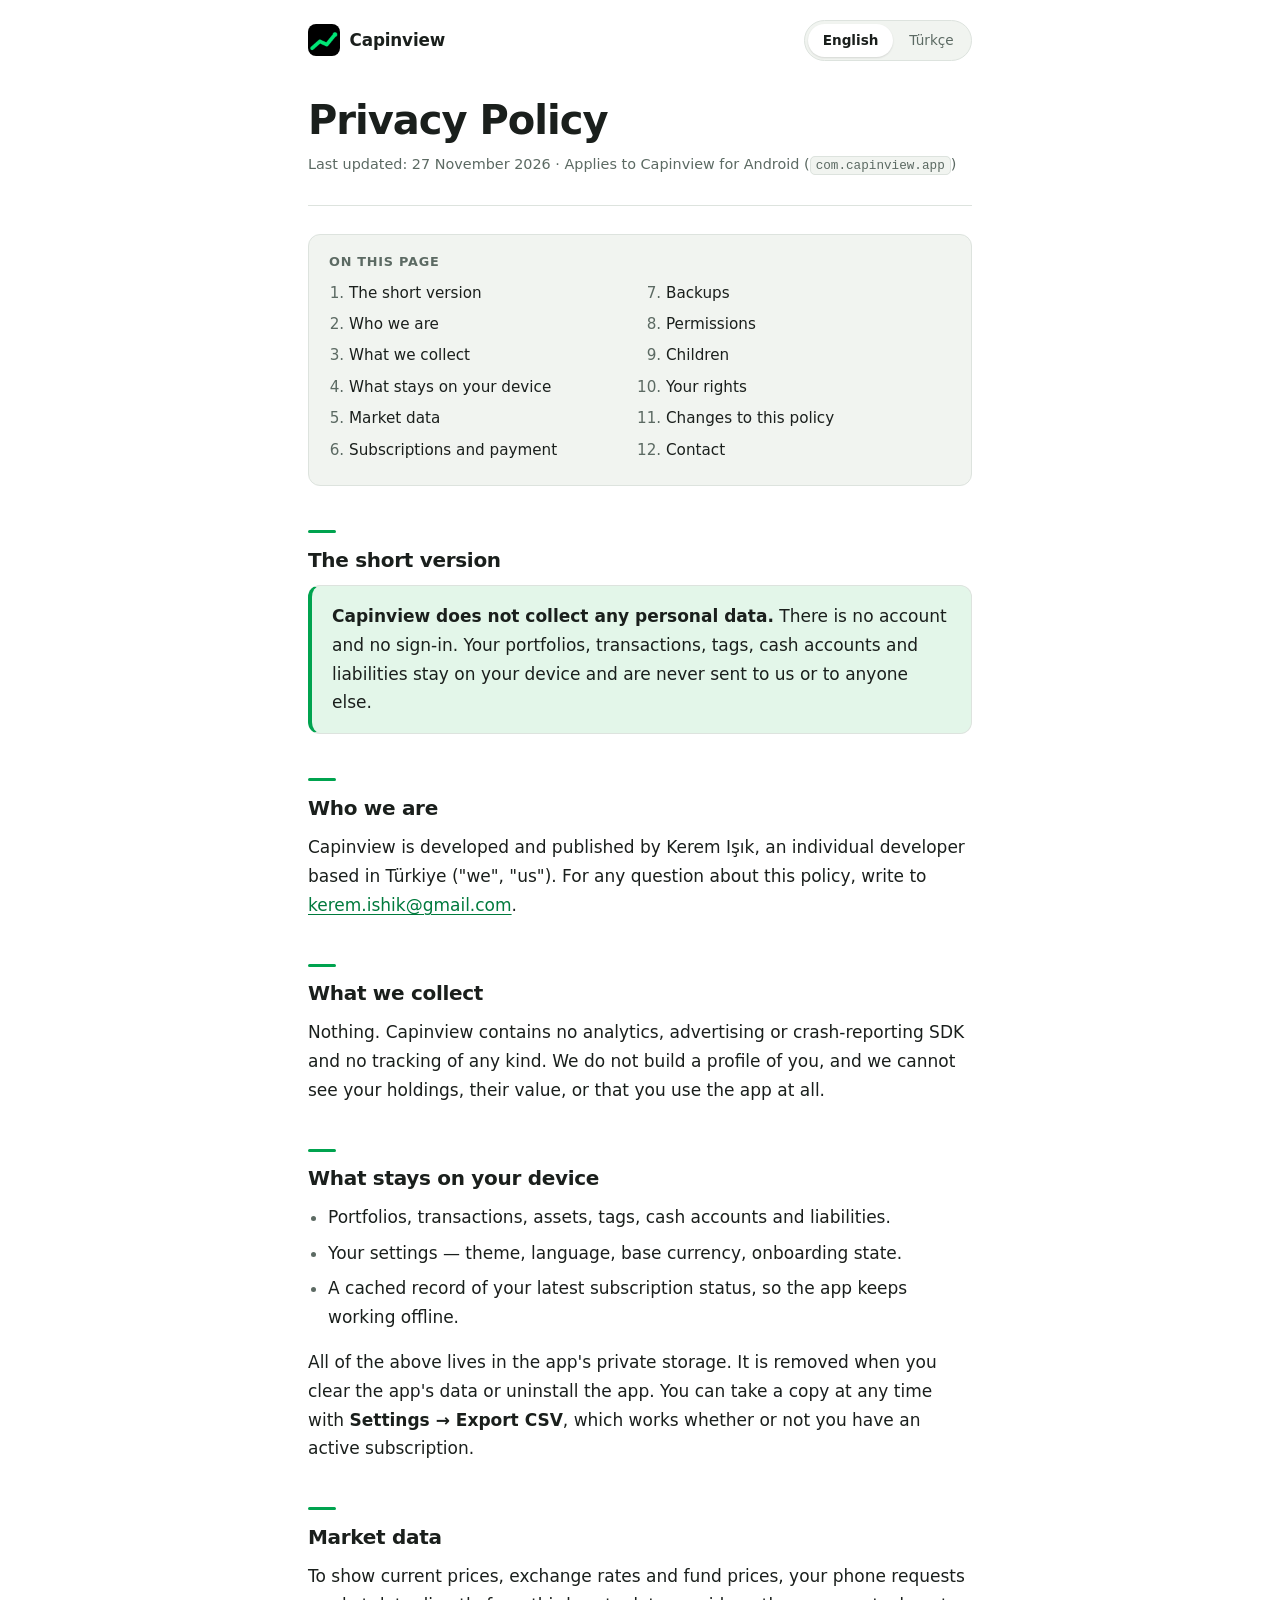
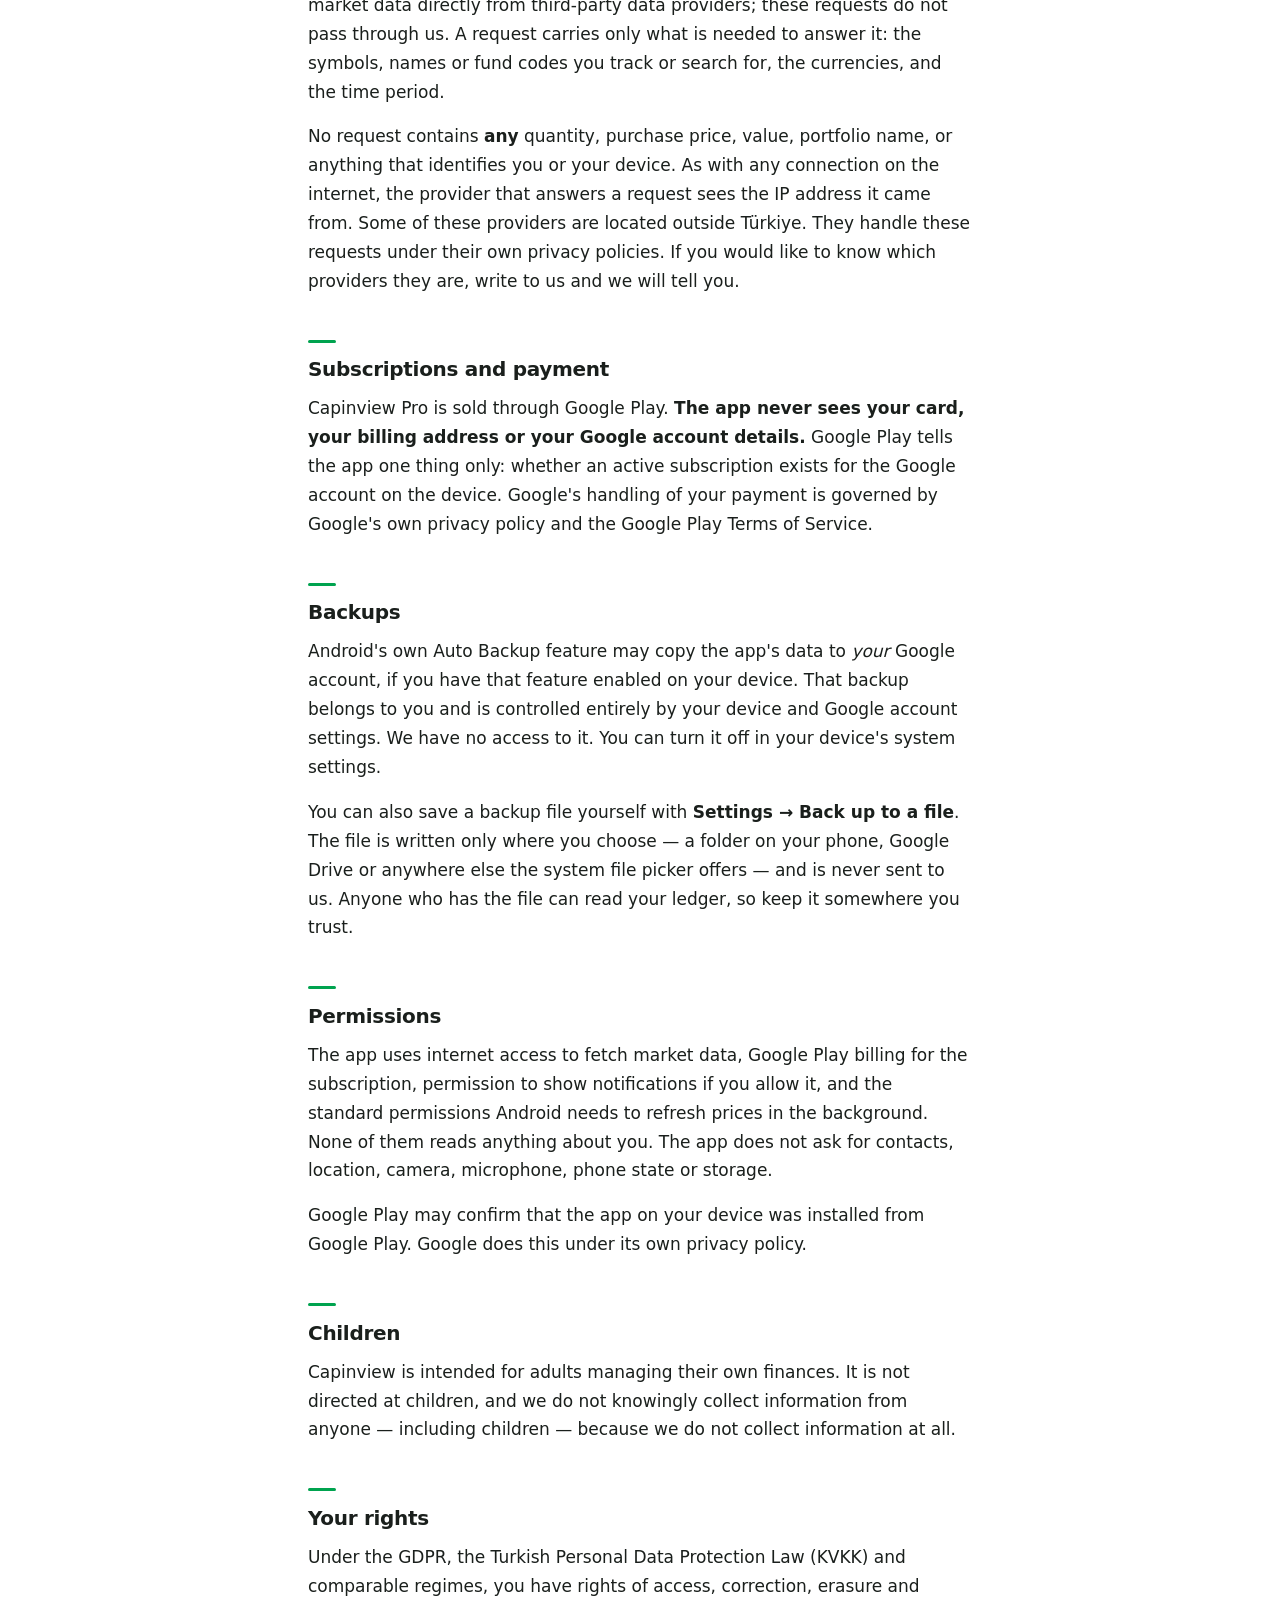
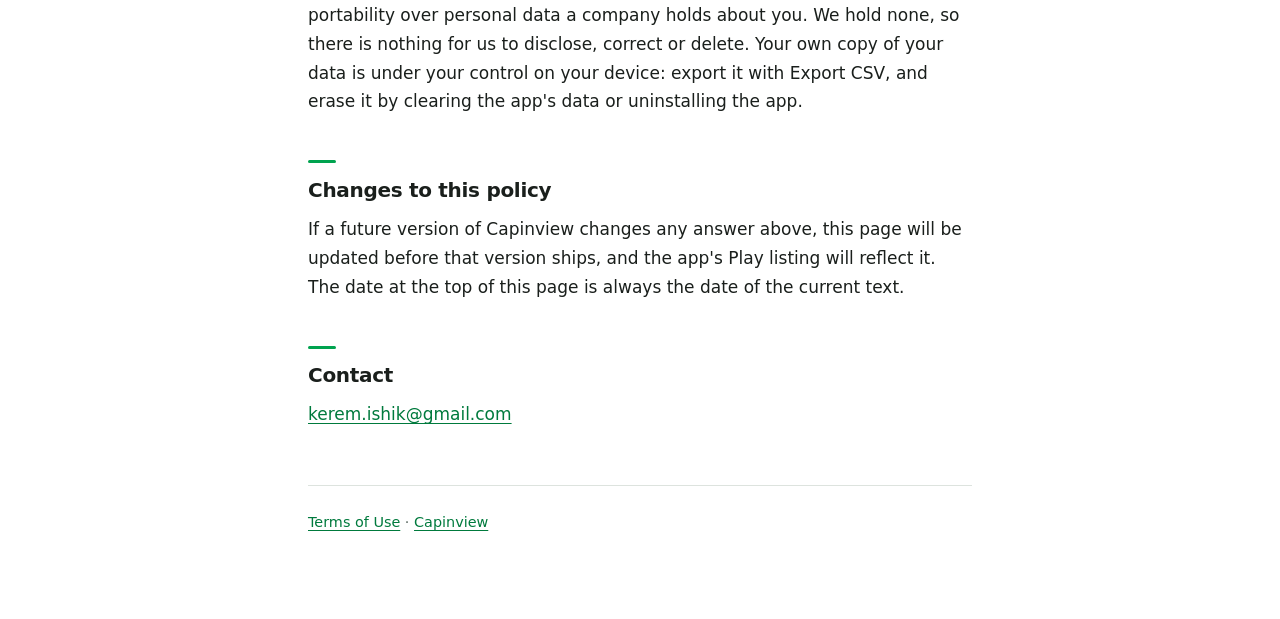
==== commit f77fc3f4: "Say again that the phone fetches market data directly, and offer the names Keeps the shorter wording" ====
--- a/privacy/index.html
+++ b/privacy/index.html
@@ -52,13 +52,14 @@
 which works whether or not you have an active subscription.</p>
 
 <h2>Market data</h2>
-<p>To show current prices, exchange rates and fund prices, Capinview requests market data from
-third-party data providers. A request carries only what is needed to answer it: the symbols, names or
+<p>To show current prices, exchange rates and fund prices, your phone requests market data directly
+from third-party data providers; these requests do not pass through us. A request carries only what is needed to answer it: the symbols, names or
 fund codes you track or search for, the currencies, and the time period.</p>
 <p>No request contains <strong>any</strong> quantity, purchase price, value, portfolio name, or anything
 that identifies you or your device. As with any connection on the internet, the provider that answers
-a request sees the IP address it came from. Providers handle these requests under their own privacy
-policies.</p>
+a request sees the IP address it came from. Some of these providers are located outside Türkiye.
+They handle these requests under their own privacy policies. If you would like to know which providers
+they are, write to us and we will tell you.</p>
 
 <h2>Subscriptions and payment</h2>
 <p>Capinview Pro is sold through Google Play. <strong>The app never sees your card, your billing
@@ -135,13 +136,15 @@
 kopyasını alabilirsiniz; bu özellik aktif aboneliğiniz olsun olmasın çalışır.</p>
 
 <h2>Piyasa verileri</h2>
-<p>Capinview güncel fiyatları, döviz kurlarını ve fon fiyatlarını göstermek için üçüncü taraf veri
-sağlayıcılarından piyasa verisi ister. Bir istek yalnızca yanıtlanması için gerekeni taşır: takip
+<p>Capinview'ın güncel fiyatları, döviz kurlarını ve fon fiyatlarını gösterebilmesi için telefonunuz
+piyasa verisini doğrudan üçüncü taraf veri sağlayıcılarından ister; bu istekler bizim üzerimizden
+geçmez. Bir istek yalnızca yanıtlanması için gerekeni taşır: takip
 ettiğiniz ya da aradığınız semboller, adlar veya fon kodları, para birimleri ve zaman aralığı.</p>
 <p>Hiçbir istekte <strong>hiçbir</strong> adet, alış fiyatı, değer, portföy adı ya da sizi veya cihazınızı
 tanımlayan bir bilgi yer almaz. İnternetteki her bağlantıda olduğu gibi, isteği yanıtlayan sağlayıcı
-isteğin geldiği IP adresini görür. Sağlayıcılar bu istekleri kendi gizlilik politikaları kapsamında
-işler.</p>
+isteğin geldiği IP adresini görür. Bu sağlayıcıların bir kısmı Türkiye dışındadır. Sağlayıcılar bu
+istekleri kendi gizlilik politikaları kapsamında işler. Hangi sağlayıcılar olduğunu öğrenmek isterseniz
+bize yazın, bildirelim.</p>
 
 <h2>Abonelik ve ödeme</h2>
 <p>Capinview Pro, Google Play üzerinden satılır. <strong>Uygulama kartınızı, fatura adresinizi veya
